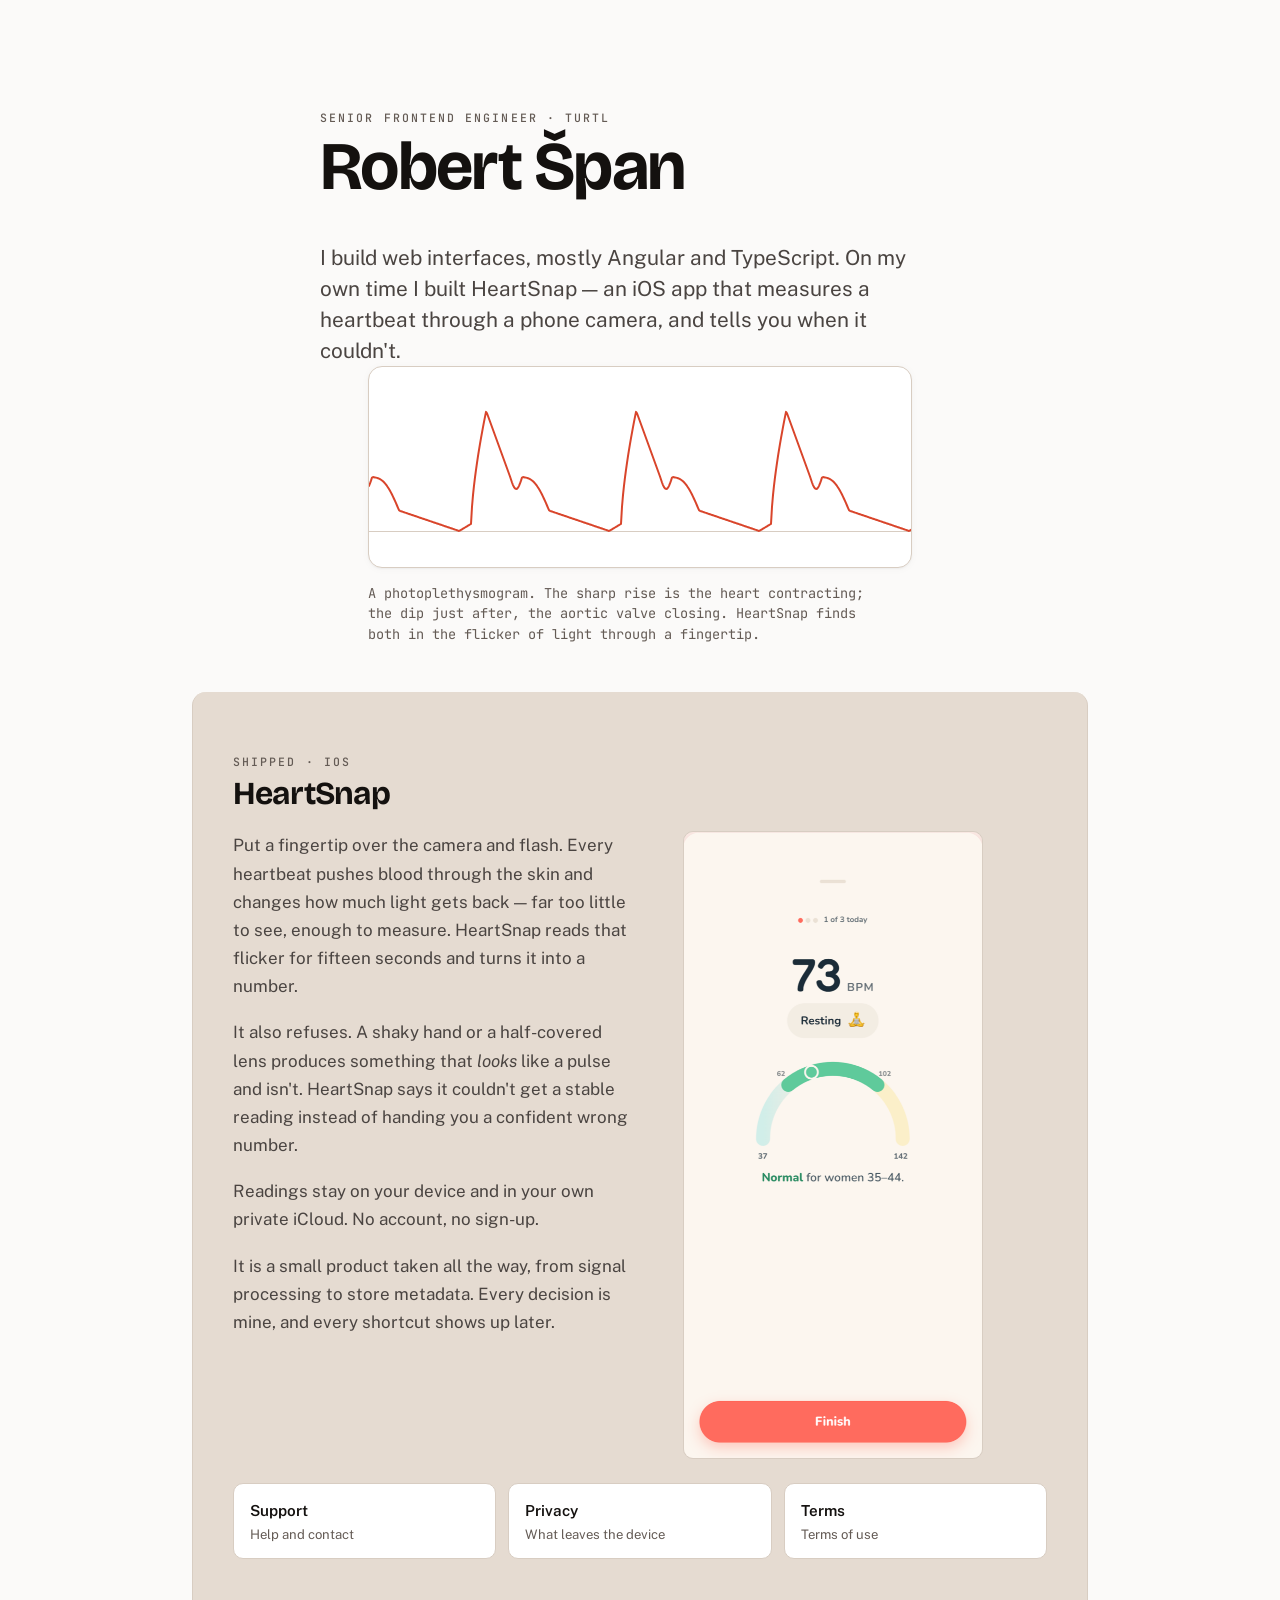
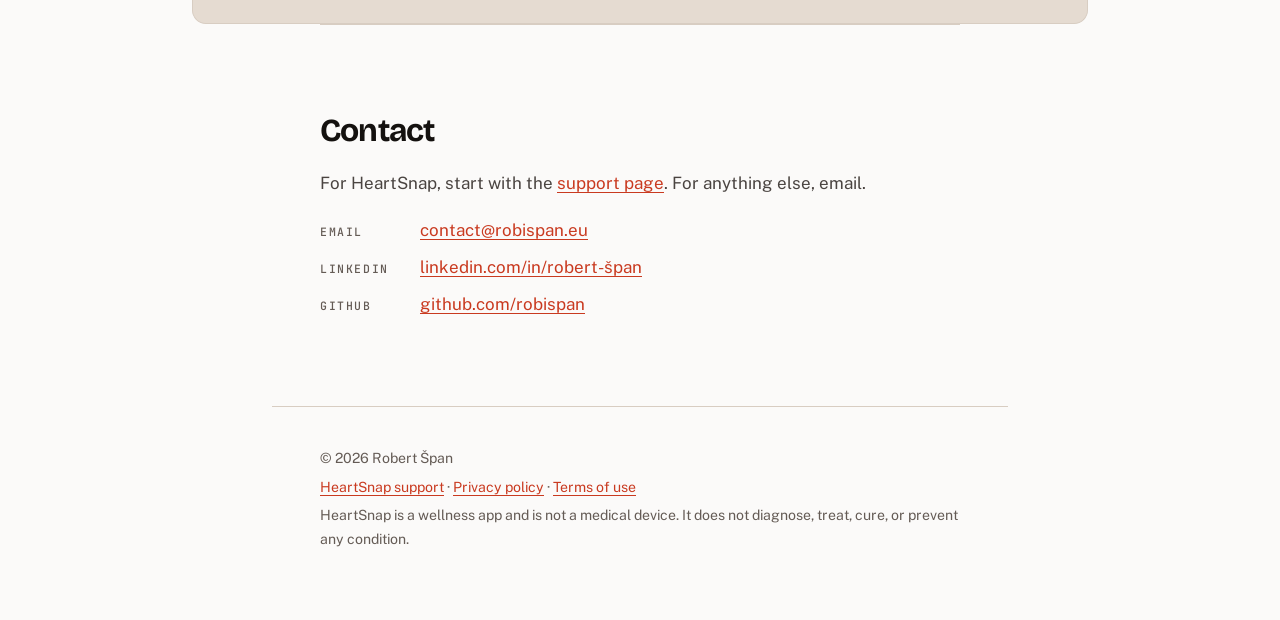
==== index.html @ eb3f4f48 "docs: thin out the em dashes Ran the humanize-writing method over both pages rather than installing " ====
<!doctype html>
<html lang="en">
  <head>
    <meta charset="utf-8" />
    <meta name="viewport" content="width=device-width,initial-scale=1" />
    <meta
      name="description"
      content="Robert Špan — senior frontend engineer. Maker of HeartSnap, an iOS app that reads your pulse through the phone camera."
    />
    <meta name="theme-color" content="#fbfaf9" media="(prefers-color-scheme: light)" />
    <meta name="theme-color" content="#121011" media="(prefers-color-scheme: dark)" />
    <title>Robert Špan — Frontend Engineer</title>
    <link rel="icon" type="image/png" href="img/favicon.png" />
    <link rel="preconnect" href="https://fonts.googleapis.com" />
    <link rel="preconnect" href="https://fonts.gstatic.com" crossorigin />
    <link
      rel="stylesheet"
      href="https://fonts.googleapis.com/css2?family=Bricolage+Grotesque:opsz,wght@12..96,600;12..96,700&family=JetBrains+Mono:wght@400;500;600&family=Public+Sans:ital,wght@0,400;0,500;0,600;1,400&display=swap"
    />
    <link rel="stylesheet" href="styles.css" />
  </head>

  <body>
    <header class="hero">
      <p class="eyebrow">Senior frontend engineer · Turtl</p>
      <h1>Robert Špan</h1>
      <p class="lead">
        I build web interfaces, mostly Angular and TypeScript. On my own time I built
        HeartSnap — an iOS app that measures a heartbeat through a phone camera, and tells
        you when it couldn't.
      </p>
      <div class="pulse">
      <div class="pulse__frame">
        <canvas
          id="pulse"
          class="pulse__canvas"
          role="img"
          aria-label="An animated pulse waveform of the kind HeartSnap derives from light passing through a fingertip."
        ></canvas>
      </div>
      <p class="pulse__caption">
        A photoplethysmogram. The sharp rise is the heart contracting; the dip just after,
        the aortic valve closing. HeartSnap finds both in the flicker of light through a
        fingertip.
      </p>
      </div>
    </header>

    <main id="main">
      <section id="heartsnap" aria-labelledby="heartsnap-heading">
        <p class="eyebrow">Shipped · iOS</p>
        <h2 id="heartsnap-heading">HeartSnap</h2>

        <div class="split">
          <div>
            <p>
              Put a fingertip over the camera and flash. Every heartbeat pushes blood through
              the skin and changes how much light gets back — far too little to see, enough
              to measure. HeartSnap reads that flicker for fifteen seconds and turns it into
              a number.
            </p>
            <p>
              It also refuses. A shaky hand or a half-covered lens produces something that
              <em>looks</em> like a pulse and isn't. HeartSnap says it couldn't get a stable
              reading instead of handing you a confident wrong number.
            </p>
            <p>
              Readings stay on your device and in your own private iCloud. No account, no
              sign-up.
            </p>
            <p>
              It is a small product taken all the way, from signal processing to store
              metadata. Every decision is mine, and every shortcut shows up later.
            </p>

          </div>

          <div class="images">
            <div class="image">
              <img
                src="img/heartsnap-result.png"
                alt="A finished HeartSnap reading: 73 BPM, tagged Resting, shown against the normal range for the reader's age band."
                width="572"
                height="1200"
                loading="lazy"
              />
            </div>
          </div>
        </div>

        <ul class="routes">
          <li>
            <a class="route" href="heartsnap/support/">Support<span>Help and contact</span></a>
          </li>
          <li>
            <a class="route" href="heartsnap/privacy/">Privacy<span>What leaves the device</span></a>
          </li>
          <li>
            <a class="route" href="heartsnap/terms/">Terms<span>Terms of use</span></a>
          </li>
        </ul>
      </section>


      <section id="contact" aria-labelledby="contact-heading">
        <h2 id="contact-heading">Contact</h2>
        <p>
          For HeartSnap, start with the <a href="heartsnap/support/">support page</a>. For
          anything else, email.
        </p>
        <ul class="contact-list">
          <li>
            <span class="k">Email</span>
            <a href="mailto:contact@robispan.eu">contact@robispan.eu</a>
          </li>
          <li>
            <span class="k">LinkedIn</span>
            <a href="https://www.linkedin.com/in/robert-špan/" target="_blank" rel="noopener"
              >linkedin.com/in/robert-špan</a
            >
          </li>
          <li>
            <span class="k">GitHub</span>
            <a href="https://github.com/robispan" target="_blank" rel="noopener"
              >github.com/robispan</a
            >
          </li>
        </ul>
      </section>
    </main>

    <footer>
      <p>© <span id="year"></span> Robert Špan</p>
      <p>
        <a href="heartsnap/support/">HeartSnap support</a> ·
        <a href="heartsnap/privacy/">Privacy policy</a> ·
        <a href="heartsnap/terms/">Terms of use</a>
      </p>
      <p>
        HeartSnap is a wellness app and is not a medical device. It does not diagnose, treat,
        cure, or prevent any condition.
      </p>
    </footer>

    <script src="script.js"></script>
  </body>
</html>
---- styles.css ----
/*
  Shared across the homepage, the HeartSnap support page, and the legal pages.
  The legal pages predate this rewrite and still use .hero / .lead / .muted / main#main,
  so those hooks are kept working deliberately — changing them would silently break the two
  URLs the App Store listing points at.

  Palette: warm paper and warm ink rather than white-on-black, with the app's own coral as
  the single accent. The coral appears only on the pulse trace, links, and one rule, so the
  trace stays the thing you remember.
*/

:root {
  --paper: #fbfaf9;
  --raised: #ffffff;
  --sunken: #e5dbd1;
  --ink: #14110f;
  --body: #4a4441;
  --muted: #645b55;
  --line: #d8cdc2;

  --coral: #c93a20;
  --coral-soft: #fdeeea;

  /* The trace keeps the brighter red: it is a graphic, not text, so it is not bound by the
     contrast minimum that forced --coral darker for links. */
  --coral-trace: #d9452b;

  --display: "Bricolage Grotesque", "Helvetica Neue", Arial, sans-serif;
  --text: "Public Sans", -apple-system, BlinkMacSystemFont, "Segoe UI", sans-serif;
  --mono: "JetBrains Mono", ui-monospace, "SF Mono", Menlo, monospace;

  --measure: 64ch;
  --gutter: clamp(1.25rem, 5vw, 3rem);

  --focus: var(--coral);
  --focus-ring: 0 0 0 3px rgba(201, 58, 32, 0.28);
  --radius: 14px;
  --lift: 0 1px 2px rgba(20, 17, 15, 0.04), 0 1px 8px rgba(20, 17, 15, 0.03);
}

@media (prefers-color-scheme: dark) {
  :root {
    --paper: #121011;
    --raised: #282324;
    --sunken: #1c1819;
    --ink: #f5f1ee;
    --body: #c3b9b4;
    --muted: #9a908c;
    --line: #3a3333;

    --coral: #ff7a62;
    --coral-soft: #2a1611;
    --coral-trace: #ff7a62;

  --focus-ring: 0 0 0 3px rgba(255, 122, 98, 0.3);
    --lift: 0 1px 2px rgba(0, 0, 0, 0.4), 0 1px 10px rgba(0, 0, 0, 0.3);
  }
}

* {
  box-sizing: border-box;
}

html {
  scroll-behavior: smooth;
  -webkit-text-size-adjust: 100%;
}

body {
  margin: 0;
  background: var(--paper);
  color: var(--body);
  font-family: var(--text);
  font-size: clamp(1rem, 0.97rem + 0.15vw, 1.0625rem);
  font-weight: 400;
  line-height: 1.65;
  -webkit-font-smoothing: antialiased;
}

/* ---------- shared rhythm ---------- */

main {
  max-width: 46rem;
  margin: 0 auto;
  padding: 0 var(--gutter);
}

section {
  padding: clamp(3rem, 8vw, 5.5rem) 0;
  border-top: 1px solid var(--line);
}

section:first-of-type {
  border-top: 0;
}

/*
  The one change of surface on the page. Without it the eye gets only vertical whitespace,
  identical for every section, which is what "flat" actually was. This also breaks wider
  than the prose shell so the product gets the room its two columns need.
*/
#heartsnap {
  max-width: 62rem;
  border: 1px solid var(--line);
  margin-inline: calc((46rem - 62rem) / 2);
  background: var(--sunken);
  border-radius: var(--radius);
  border-top: 0;
  padding: clamp(2.5rem, 6vw, 4rem) clamp(1.5rem, 4vw, 2.5rem);
}

@media (max-width: 64rem) {
  #heartsnap {
    max-width: none;
    margin-inline: 0;
  }
}

h1,
h2,
h3 {
  color: var(--ink);
  font-family: var(--display);
  font-weight: 700;
  letter-spacing: -0.025em;
  text-wrap: balance;
  margin: 0 0 0.6em;
}

h1 {
  font-size: clamp(2.5rem, 7vw, 4.25rem);
  line-height: 1.02;
}

h2 {
  font-size: clamp(1.5rem, 3vw, 2rem);
  line-height: 1.15;
}

h3 {
  font-size: 1.125rem;
  line-height: 1.3;
  margin-bottom: 0.4em;
}

p,
li {
  max-width: var(--measure);
}

p {
  margin: 0 0 1.1em;
}

ul {
  padding-left: 1.1rem;
  margin: 0 0 1.2em;
}

li {
  margin-bottom: 0.5em;
  max-width: 56ch;
}

strong {
  color: var(--ink);
  font-weight: 600;
}

a,
.link {
  color: var(--coral);
  text-decoration-thickness: 1px;
  text-underline-offset: 0.18em;
}

a:hover {
  text-decoration-thickness: 2px;
}

:where(a, button, summary, [tabindex]):focus-visible {
  outline: 2px solid var(--focus);
  outline-offset: 3px;
  box-shadow: var(--focus-ring);
}

.lead {
  font-size: clamp(1.1rem, 1rem + 0.5vw, 1.3rem);
  line-height: 1.5;
  color: var(--body);
  max-width: 46ch;
}

.muted {
  color: var(--muted);
  font-size: 0.94rem;
}

/* Uppercase mono is the utility register throughout: it marks metadata about the content
   rather than the content itself. */
.eyebrow {
  font-family: var(--mono);
  font-size: 0.72rem;
  font-weight: 500;
  line-height: 1;
  letter-spacing: 0.18em;
  text-transform: uppercase;
  color: var(--muted);
  margin: 0 0 0.5rem;
}

/* ---------- hero ---------- */

header.hero {
  max-width: 46rem;
  margin: 0 auto;
  padding: clamp(3.5rem, 10vw, 7rem) var(--gutter) clamp(2rem, 5vw, 3rem);
}

header.hero .lead {
  margin-bottom: 0;
}

/*
  The pulse trace — the one element specific to what this subject actually built: a
  photoplethysmogram, the waveform HeartSnap derives from light passing through a
  fingertip. Drawn rather than illustrated, because on an engineer's site the rendering is
  the argument.
*/
.pulse {
  max-width: 46rem;
  margin: 0 auto;
  padding: 0 var(--gutter);
}

.pulse__frame {
  position: relative;
  border: 1px solid var(--line);
  border-radius: var(--radius);
  background: var(--raised);
  box-shadow: var(--lift);
  overflow: hidden;
}

.pulse__canvas {
  display: block;
  width: 100%;
  height: clamp(140px, 22vw, 200px);
}

.pulse__caption {
  margin: 0.9rem 0 0;
  font-family: var(--mono);
  font-size: 0.85rem;
  font-weight: 400;
  line-height: 1.5;
  color: var(--muted);
  max-width: var(--measure);
}

/* ---------- blocks ---------- */


.split {
  display: grid;
  gap: clamp(1.5rem, 4vw, 3rem);
  align-items: start;
}

@media (min-width: 52rem) {
  .split {
    grid-template-columns: 1.05fr 0.95fr;
  }
}

.images {
  display: grid;
  grid-template-columns: 1fr;
  gap: 1rem;
  max-width: 300px;
}

.images img,
.image img {
  display: block;
  width: 100%;
  height: auto;
  border-radius: 10px;
  border: 1px solid var(--line);
}

/* ---------- routes ---------- */

.routes {
  display: grid;
  gap: 0.75rem;
  padding: 0;
  margin: 1.5rem 0 0;
  list-style: none;
}

@media (min-width: 40rem) {
  .routes {
    grid-template-columns: repeat(3, 1fr);
  }
}

.routes li {
  margin: 0;
  max-width: none;
}

.route {
  display: block;
  padding: 0.9rem 1rem;
  border: 1px solid var(--line);
  border-radius: 10px;
  background: var(--raised);
  color: var(--ink);
  text-decoration: none;
  font-weight: 600;
  font-size: 0.95rem;
}

.route {
  transition:
    border-color 140ms ease,
    box-shadow 140ms ease,
    transform 140ms ease;
}

.route:hover {
  border-color: var(--coral);
  box-shadow: var(--lift);
  transform: translateY(-1px);
}

.route span {
  display: block;
  font-family: var(--text);
  font-size: 0.82rem;
  font-weight: 400;
  line-height: 1.4;
  color: var(--muted);
  margin-top: 0.15rem;
}

/* The cross-page links at the foot of the legal pages. Matches a section's rhythm because
   it sits inside main alongside them — it previously borrowed .pulse, which frames the
   homepage waveform and has nothing to do with navigation. */
.page-nav {
  padding: clamp(3rem, 8vw, 5.5rem) 0;
  border-top: 1px solid var(--line);
}

/* ---------- contact ---------- */

.contact-list {
  list-style: none;
  padding: 0;
  margin: 0;
  display: grid;
  gap: 0.55rem;
}

.contact-list li {
  max-width: none;
  margin: 0;
  display: flex;
  gap: 0.75rem;
  align-items: baseline;
  flex-wrap: wrap;
}

.contact-list .k {
  font-family: var(--mono);
  font-size: 0.72rem;
  font-weight: 500;
  line-height: 1.6;
  letter-spacing: 0.14em;
  text-transform: uppercase;
  color: var(--muted);
  min-width: 5.5rem;
}

/* ---------- support page ---------- */

.qa {
  border-top: 1px solid var(--line);
  padding: 1.4rem 0 0.4rem;
}

.qa:first-of-type {
  border-top: 0;
  padding-top: 0;
}

.notice {
  border-left: 2px solid var(--line);
  background: var(--raised);
  box-shadow: var(--lift);
  color: var(--ink);
  padding: 1rem 1.15rem;
  border-radius: 0 10px 10px 0;
  margin: 0 0 1.5rem;
}

.notice p {
  margin: 0;
  max-width: none;
}

/* ---------- footer ---------- */

footer {
  max-width: 46rem;
  margin: 0 auto;
  padding: 2.5rem var(--gutter) 4rem;
  border-top: 1px solid var(--line);
  color: var(--muted);
  font-size: 0.88rem;
}

footer p {
  margin: 0 0 0.4em;
  max-width: none;
}

/* ---------- motion ---------- */

@media (prefers-reduced-motion: reduce) {
  html {
    scroll-behavior: auto;
  }

  *,
  *::before,
  *::after {
    animation-duration: 0.01ms !important;
    animation-iteration-count: 1 !important;
    transition-duration: 0.01ms !important;
  }
}
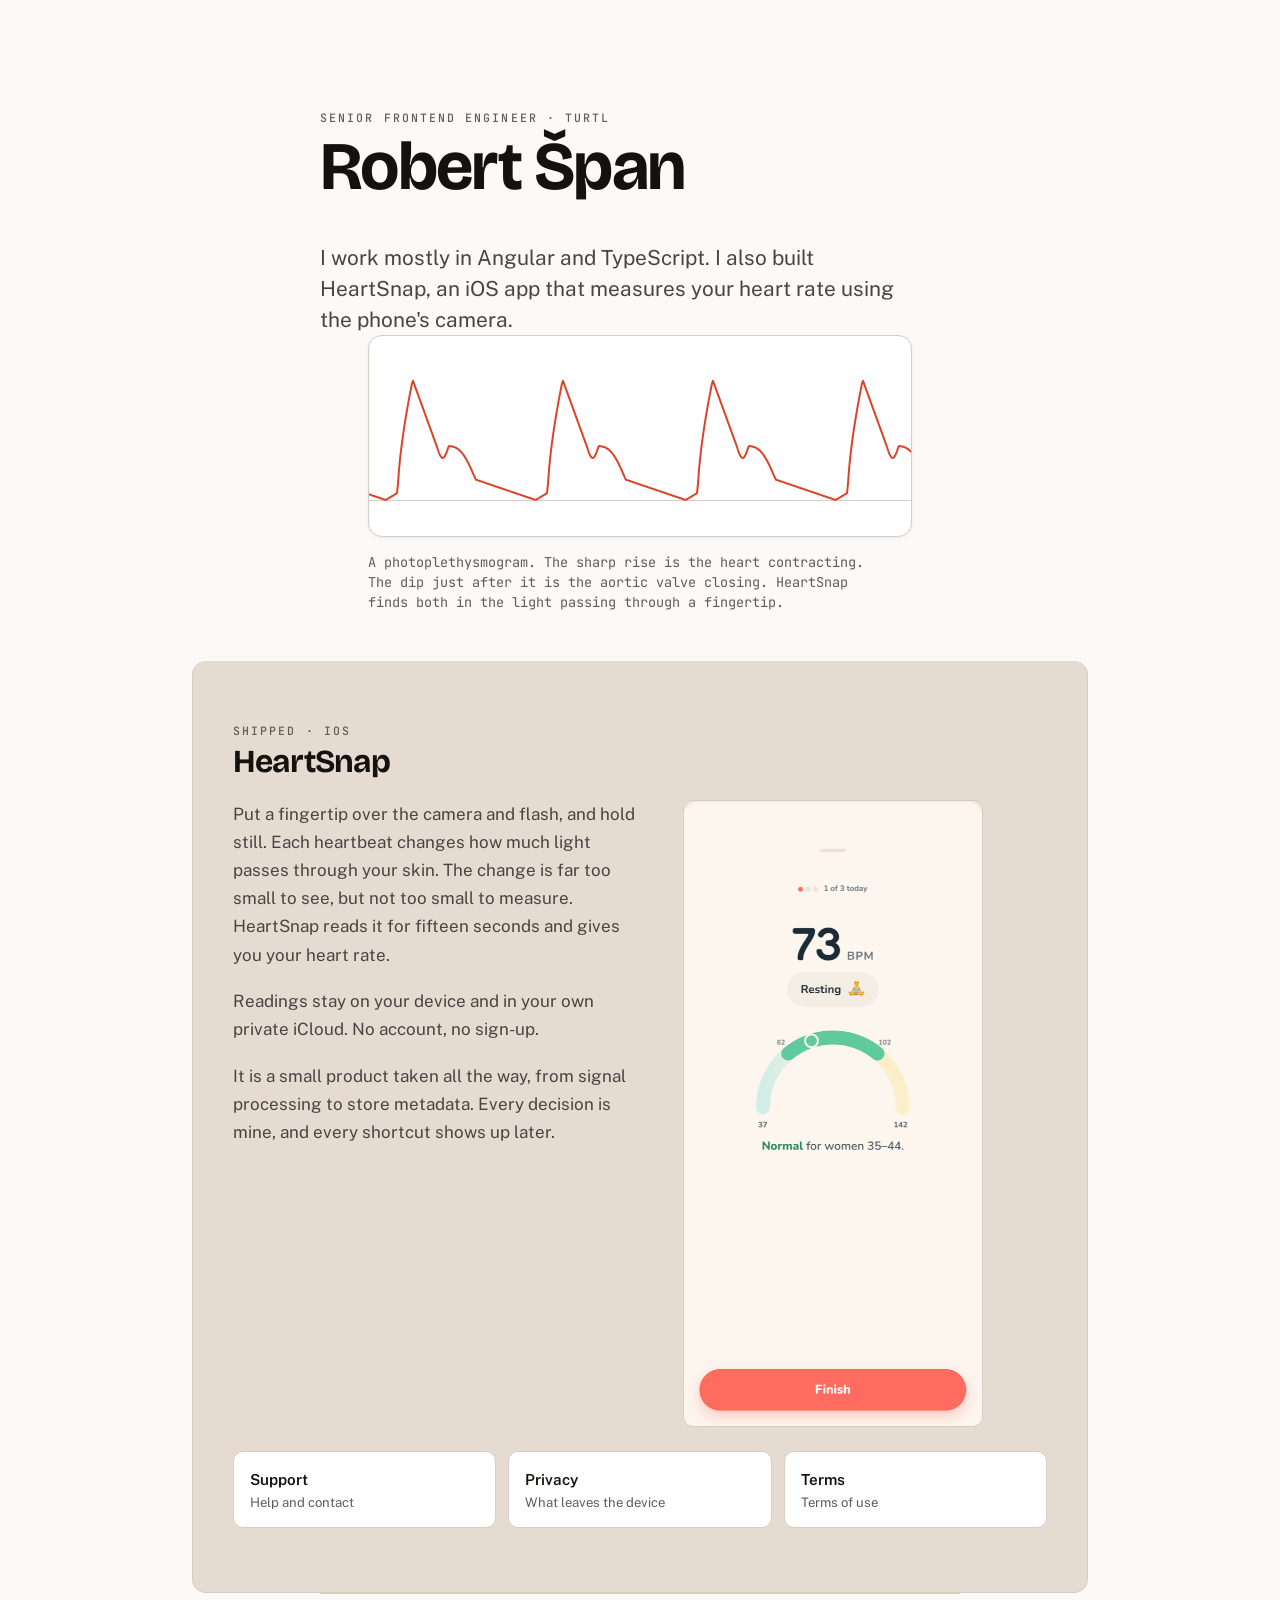
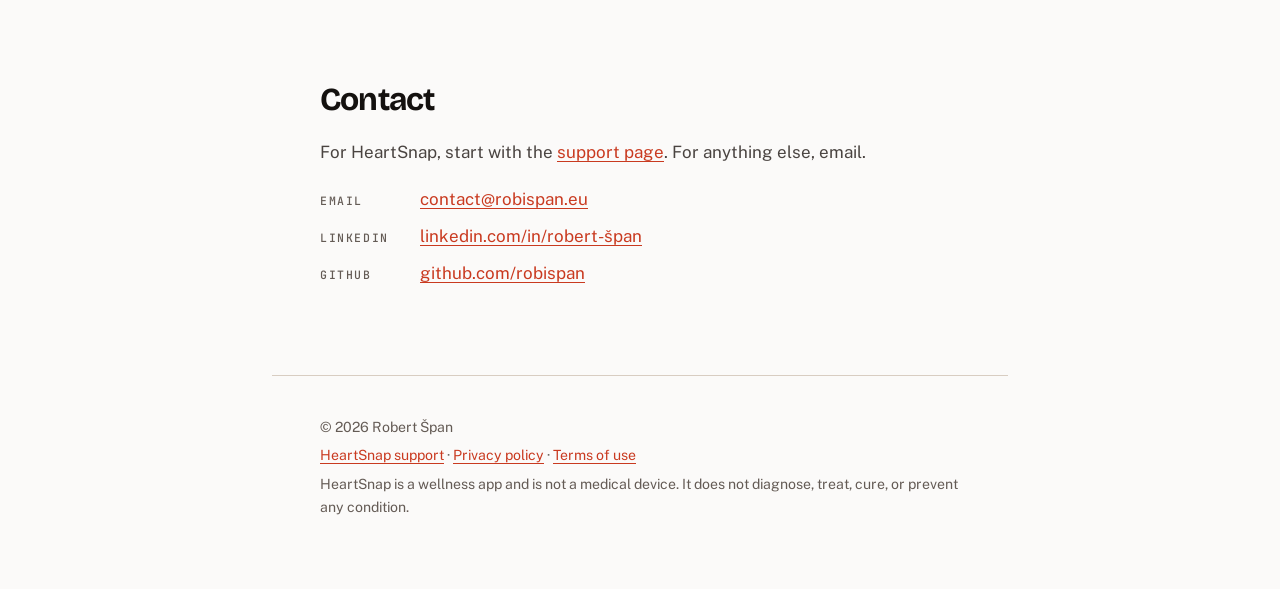
==== commit d137cdae: "docs: plain sentences instead of constructed ones Three faults, all mine, all pointed out by the own" ====
--- a/index.html
+++ b/index.html
@@ -25,9 +25,8 @@
       <p class="eyebrow">Senior frontend engineer · Turtl</p>
       <h1>Robert Špan</h1>
       <p class="lead">
-        I build web interfaces, mostly Angular and TypeScript. On my own time I built
-        HeartSnap — an iOS app that measures a heartbeat through a phone camera, and tells
-        you when it couldn't.
+        I work mostly in Angular and TypeScript. I also built HeartSnap, an iOS app that
+        measures your heart rate using the phone's camera.
       </p>
       <div class="pulse">
       <div class="pulse__frame">
@@ -39,8 +38,8 @@
         ></canvas>
       </div>
       <p class="pulse__caption">
-        A photoplethysmogram. The sharp rise is the heart contracting; the dip just after,
-        the aortic valve closing. HeartSnap finds both in the flicker of light through a
+        A photoplethysmogram. The sharp rise is the heart contracting. The dip just after it
+        is the aortic valve closing. HeartSnap finds both in the light passing through a
         fingertip.
       </p>
       </div>
@@ -54,15 +53,10 @@
         <div class="split">
           <div>
             <p>
-              Put a fingertip over the camera and flash. Every heartbeat pushes blood through
-              the skin and changes how much light gets back — far too little to see, enough
-              to measure. HeartSnap reads that flicker for fifteen seconds and turns it into
-              a number.
-            </p>
-            <p>
-              It also refuses. A shaky hand or a half-covered lens produces something that
-              <em>looks</em> like a pulse and isn't. HeartSnap says it couldn't get a stable
-              reading instead of handing you a confident wrong number.
+              Put a fingertip over the camera and flash, and hold still. Each heartbeat
+              changes how much light passes through your skin. The change is far too small to
+              see, but not too small to measure. HeartSnap reads it for fifteen seconds and
+              gives you your heart rate.
             </p>
             <p>
               Readings stay on your device and in your own private iCloud. No account, no
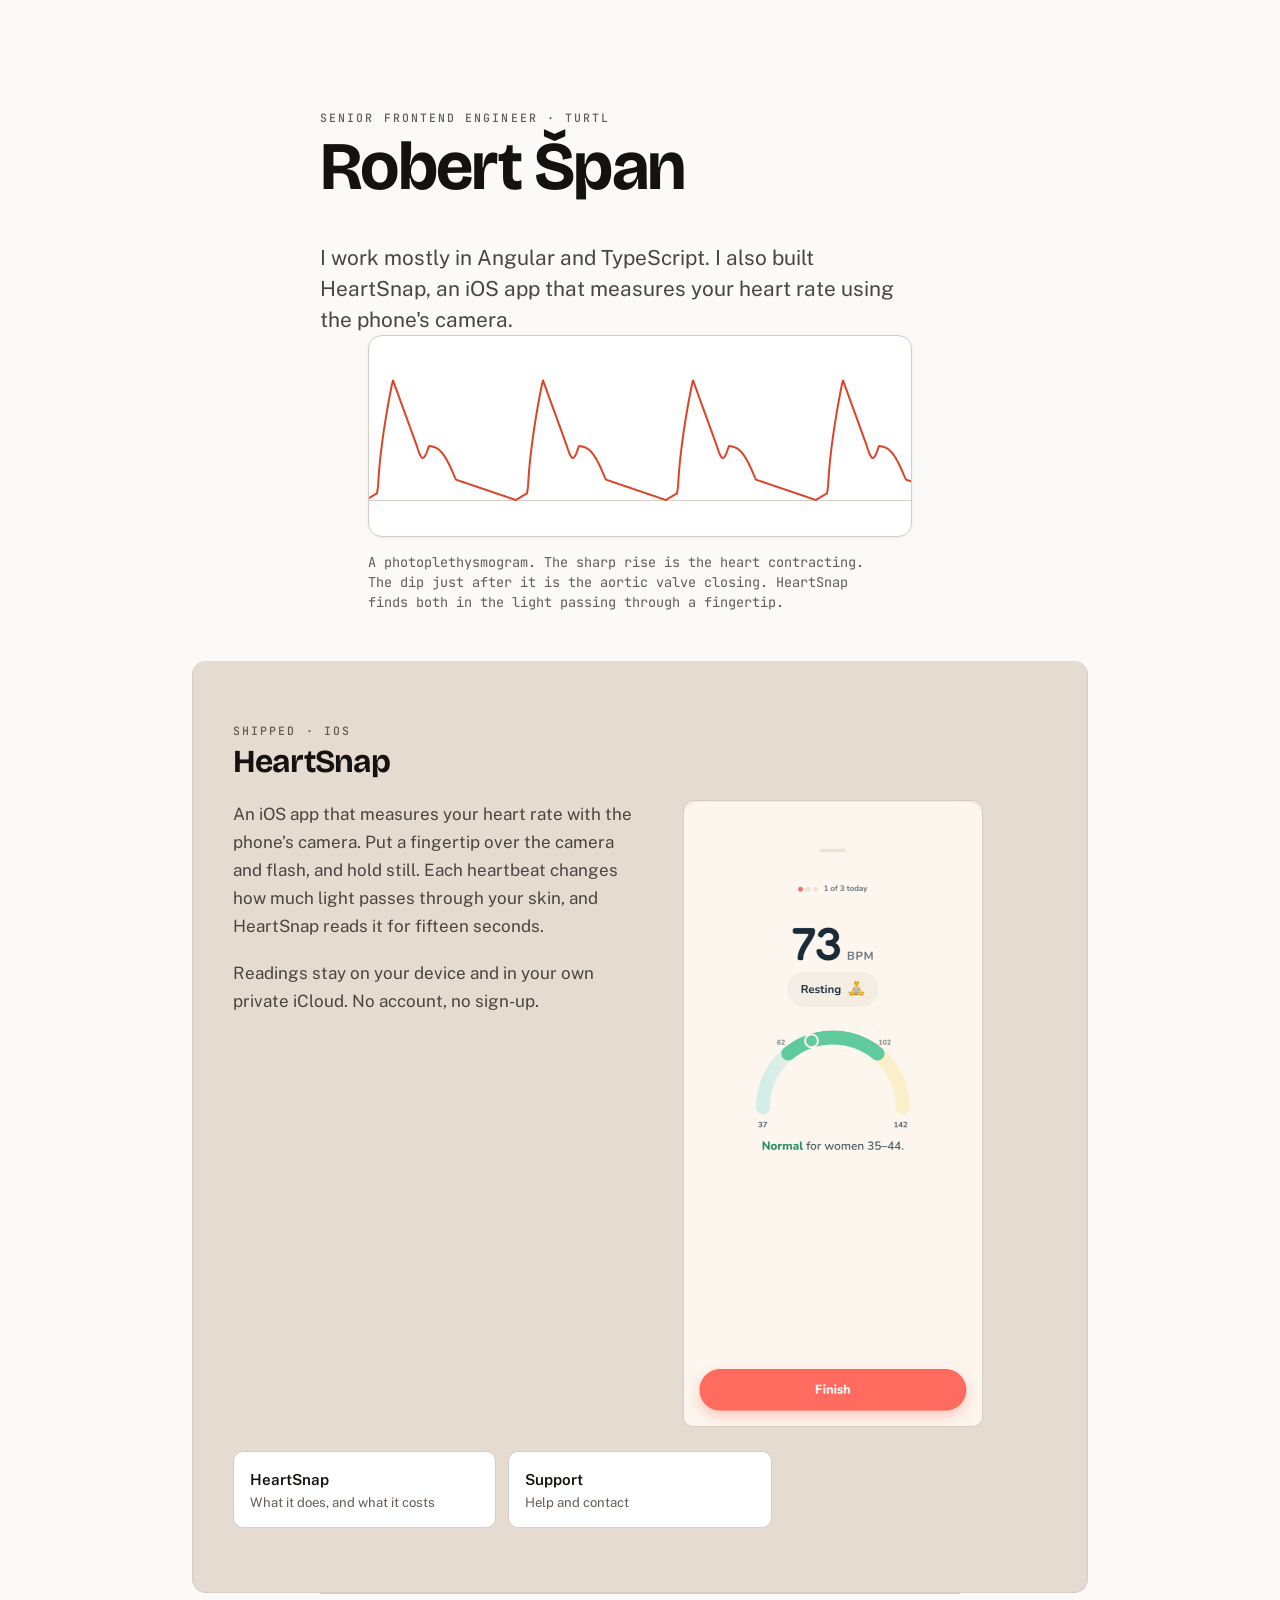
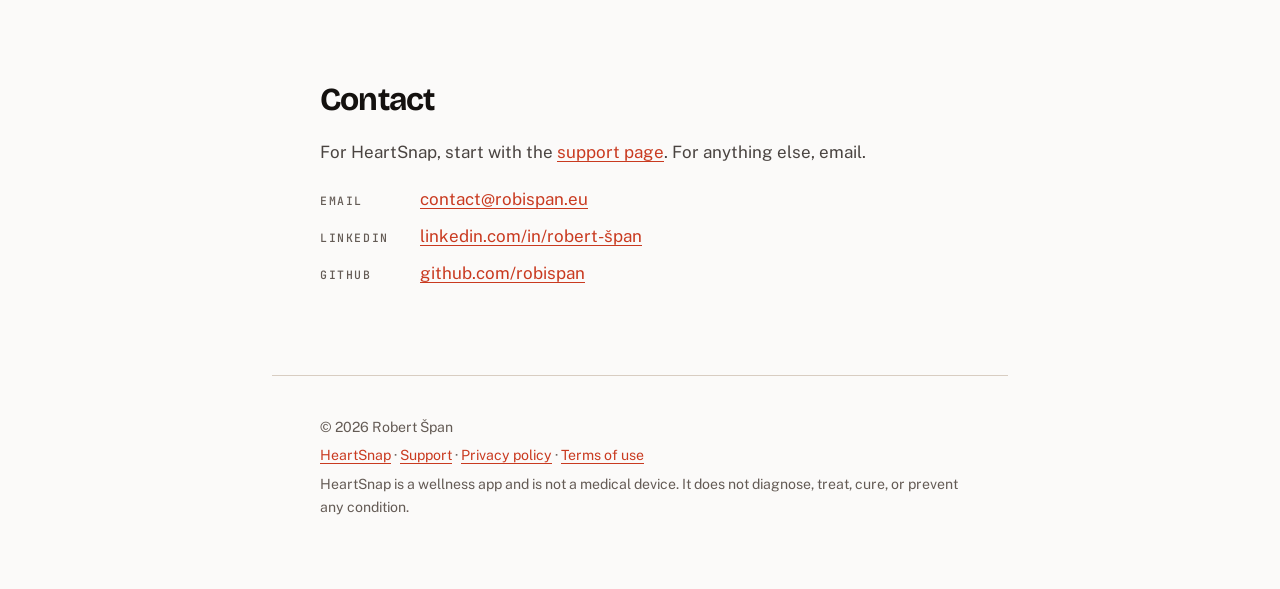
==== commit b0fcf47e: "feat: a HeartSnap product page at /heartsnap/, in the app's own type Built from scratch rather than " ====
--- a/index.html
+++ b/index.html
@@ -47,26 +47,20 @@
 
     <main id="main">
       <section id="heartsnap" aria-labelledby="heartsnap-heading">
-        <p class="eyebrow">Shipped · iOS</p>
+        <p class="eyebrow">Shipped &middot; iOS</p>
         <h2 id="heartsnap-heading">HeartSnap</h2>
 
         <div class="split">
           <div>
             <p>
-              Put a fingertip over the camera and flash, and hold still. Each heartbeat
-              changes how much light passes through your skin. The change is far too small to
-              see, but not too small to measure. HeartSnap reads it for fifteen seconds and
-              gives you your heart rate.
+              An iOS app that measures your heart rate with the phone&rsquo;s camera. Put a
+              fingertip over the camera and flash, and hold still. Each heartbeat changes how
+              much light passes through your skin, and HeartSnap reads it for fifteen seconds.
             </p>
             <p>
               Readings stay on your device and in your own private iCloud. No account, no
               sign-up.
             </p>
-            <p>
-              It is a small product taken all the way, from signal processing to store
-              metadata. Every decision is mine, and every shortcut shows up later.
-            </p>
-
           </div>
 
           <div class="images">
@@ -84,13 +78,10 @@
 
         <ul class="routes">
           <li>
-            <a class="route" href="heartsnap/support/">Support<span>Help and contact</span></a>
+            <a class="route" href="heartsnap/">HeartSnap<span>What it does, and what it costs</span></a>
           </li>
           <li>
-            <a class="route" href="heartsnap/privacy/">Privacy<span>What leaves the device</span></a>
-          </li>
-          <li>
-            <a class="route" href="heartsnap/terms/">Terms<span>Terms of use</span></a>
+            <a class="route" href="heartsnap/support/">Support<span>Help and contact</span></a>
           </li>
         </ul>
       </section>
@@ -126,7 +117,8 @@
     <footer>
       <p>© <span id="year"></span> Robert Špan</p>
       <p>
-        <a href="heartsnap/support/">HeartSnap support</a> ·
+        <a href="heartsnap/">HeartSnap</a> ·
+        <a href="heartsnap/support/">Support</a> ·
         <a href="heartsnap/privacy/">Privacy policy</a> ·
         <a href="heartsnap/terms/">Terms of use</a>
       </p>
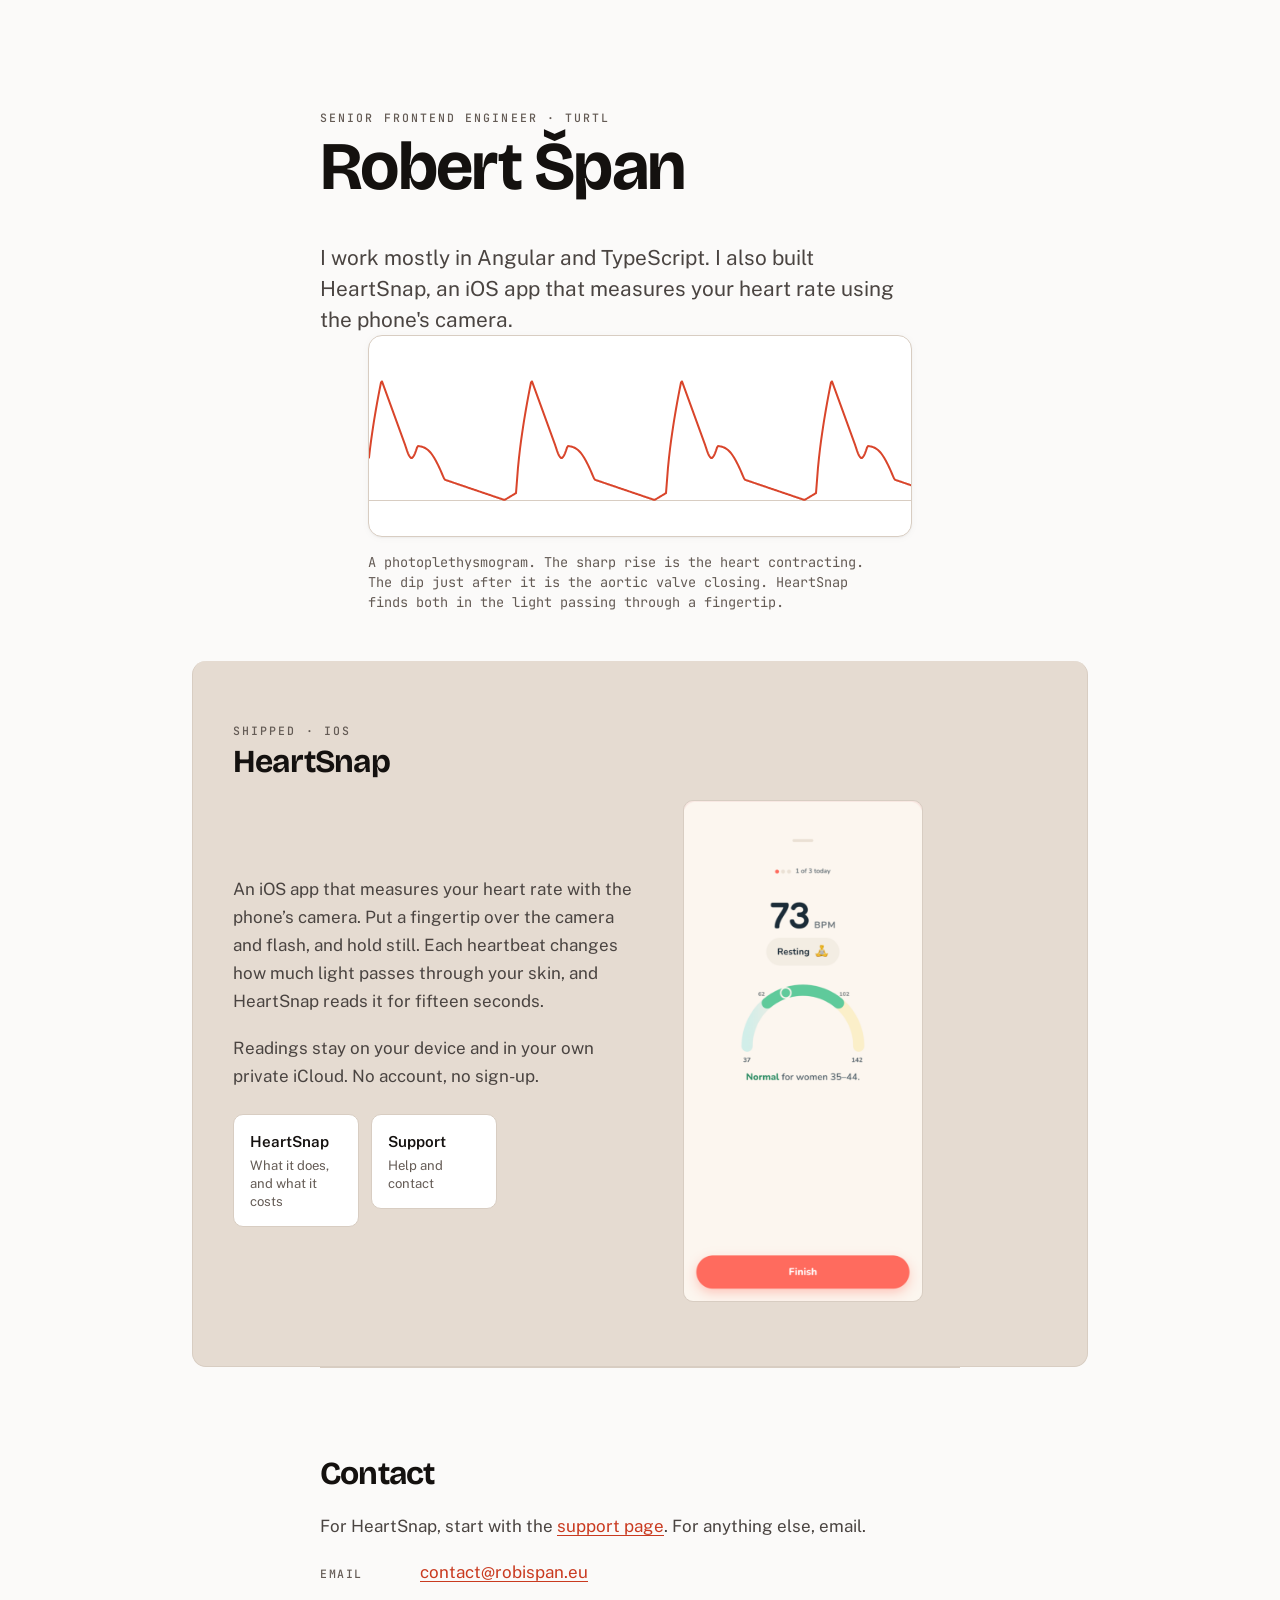
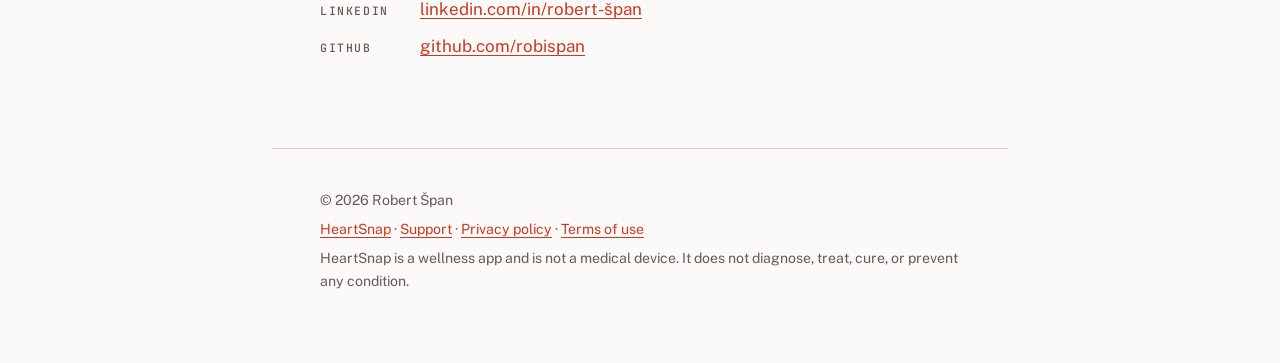
==== commit fa1d8e2f: "fix: the collapsed HeartSnap section stranded its own screenshot Shrinking that section to a pointer" ====
--- a/index.html
+++ b/index.html
@@ -61,6 +61,15 @@
               Readings stay on your device and in your own private iCloud. No account, no
               sign-up.
             </p>
+
+            <ul class="routes">
+              <li>
+                <a class="route" href="heartsnap/">HeartSnap<span>What it does, and what it costs</span></a>
+              </li>
+              <li>
+                <a class="route" href="heartsnap/support/">Support<span>Help and contact</span></a>
+              </li>
+            </ul>
           </div>
 
           <div class="images">
@@ -76,14 +85,6 @@
           </div>
         </div>
 
-        <ul class="routes">
-          <li>
-            <a class="route" href="heartsnap/">HeartSnap<span>What it does, and what it costs</span></a>
-          </li>
-          <li>
-            <a class="route" href="heartsnap/support/">Support<span>Help and contact</span></a>
-          </li>
-        </ul>
       </section>
 
 
--- a/styles.css
+++ b/styles.css
@@ -441,3 +441,13 @@
     transition-duration: 0.01ms !important;
   }
 }
+
+/* The HeartSnap section is a pointer now, not the product page it used to be.
+   Its copy column is short, so the screenshot no longer sets a row height the
+   text can fill; centre the two against each other instead of stranding one. */
+#heartsnap .split {
+  align-items: center;
+}
+#heartsnap .images {
+  max-width: 240px;
+}
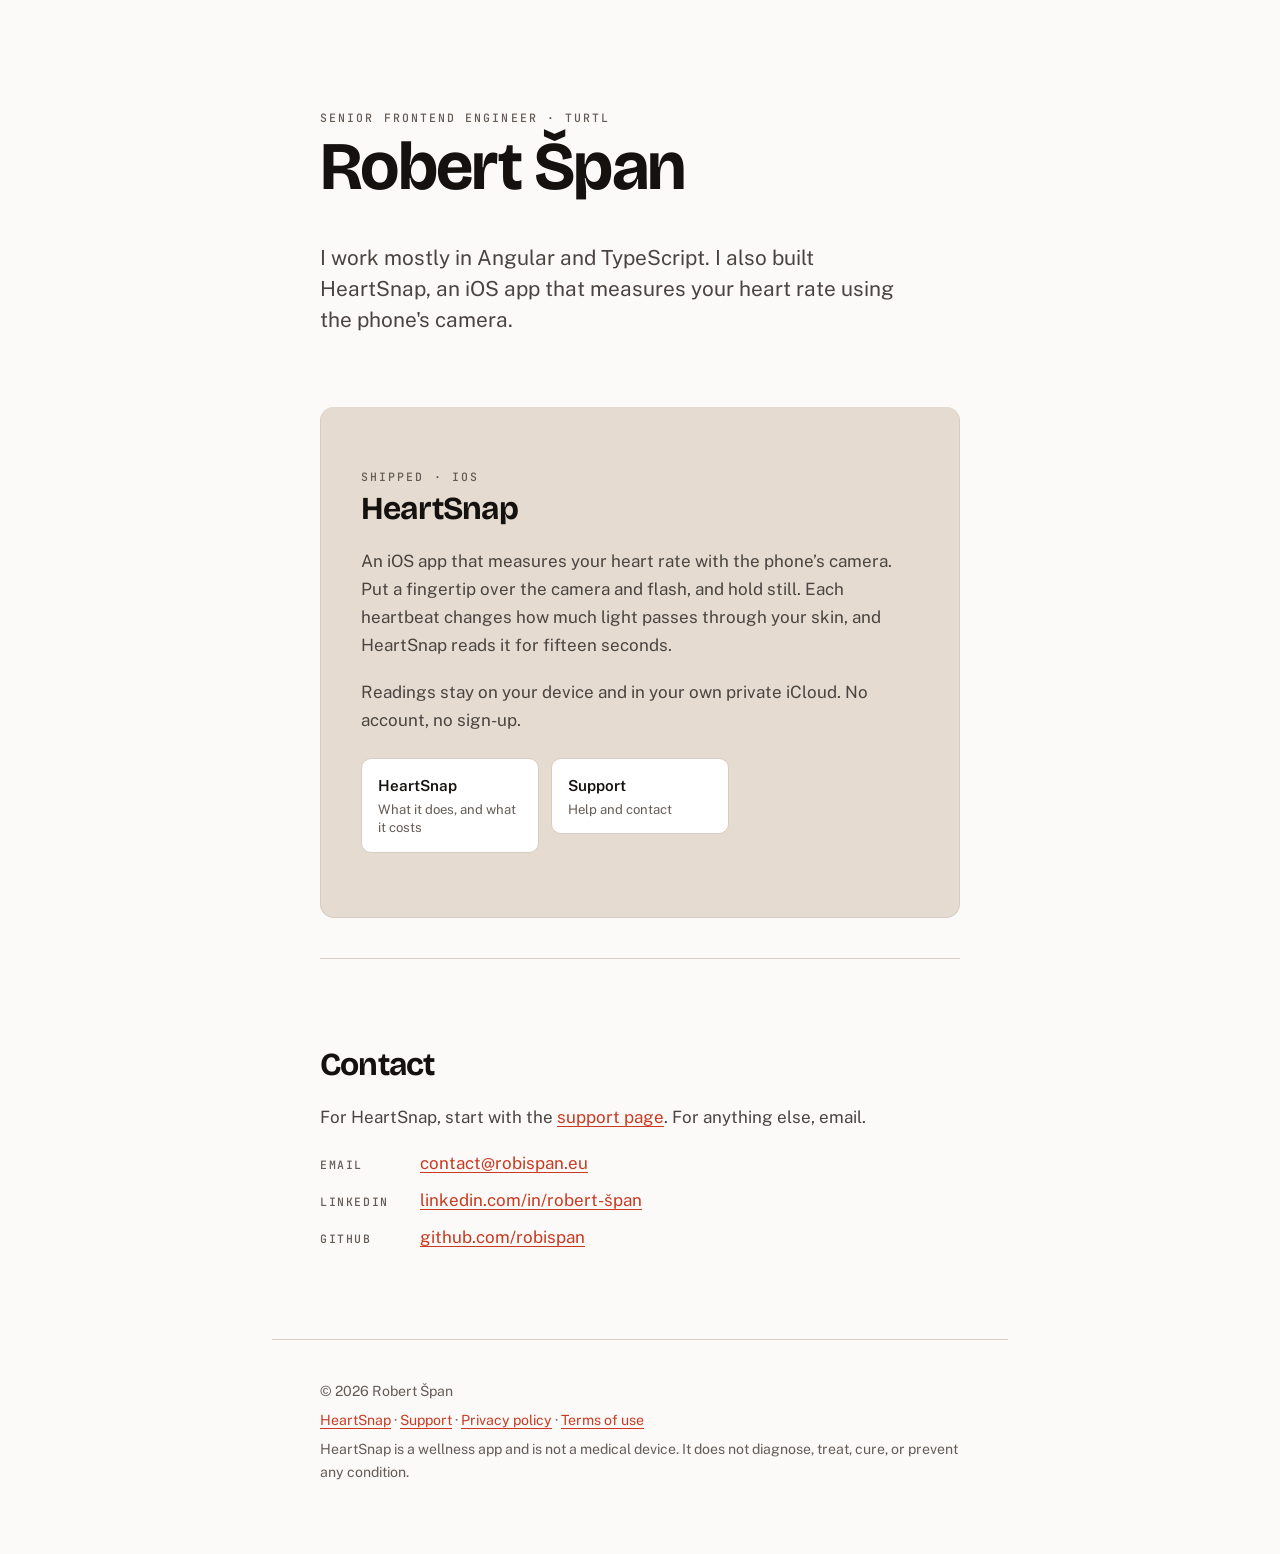
==== commit 030b3c29: "refactor: the homepage points at the product page instead of restating it The waveform was the probl" ====
--- a/index.html
+++ b/index.html
@@ -28,21 +28,6 @@
         I work mostly in Angular and TypeScript. I also built HeartSnap, an iOS app that
         measures your heart rate using the phone's camera.
       </p>
-      <div class="pulse">
-      <div class="pulse__frame">
-        <canvas
-          id="pulse"
-          class="pulse__canvas"
-          role="img"
-          aria-label="An animated pulse waveform of the kind HeartSnap derives from light passing through a fingertip."
-        ></canvas>
-      </div>
-      <p class="pulse__caption">
-        A photoplethysmogram. The sharp rise is the heart contracting. The dip just after it
-        is the aortic valve closing. HeartSnap finds both in the light passing through a
-        fingertip.
-      </p>
-      </div>
     </header>
 
     <main id="main">
@@ -50,41 +35,24 @@
         <p class="eyebrow">Shipped &middot; iOS</p>
         <h2 id="heartsnap-heading">HeartSnap</h2>
 
-        <div class="split">
-          <div>
-            <p>
-              An iOS app that measures your heart rate with the phone&rsquo;s camera. Put a
-              fingertip over the camera and flash, and hold still. Each heartbeat changes how
-              much light passes through your skin, and HeartSnap reads it for fifteen seconds.
-            </p>
-            <p>
-              Readings stay on your device and in your own private iCloud. No account, no
-              sign-up.
-            </p>
+        <p>
+          An iOS app that measures your heart rate with the phone&rsquo;s camera. Put a
+          fingertip over the camera and flash, and hold still. Each heartbeat changes how
+          much light passes through your skin, and HeartSnap reads it for fifteen seconds.
+        </p>
+        <p>
+          Readings stay on your device and in your own private iCloud. No account, no
+          sign-up.
+        </p>
 
-            <ul class="routes">
-              <li>
-                <a class="route" href="heartsnap/">HeartSnap<span>What it does, and what it costs</span></a>
-              </li>
-              <li>
-                <a class="route" href="heartsnap/support/">Support<span>Help and contact</span></a>
-              </li>
-            </ul>
-          </div>
-
-          <div class="images">
-            <div class="image">
-              <img
-                src="img/heartsnap-result.png"
-                alt="A finished HeartSnap reading: 73 BPM, tagged Resting, shown against the normal range for the reader's age band."
-                width="572"
-                height="1200"
-                loading="lazy"
-              />
-            </div>
-          </div>
-        </div>
-
+        <ul class="routes">
+          <li>
+            <a class="route" href="heartsnap/">HeartSnap<span>What it does, and what it costs</span></a>
+          </li>
+          <li>
+            <a class="route" href="heartsnap/support/">Support<span>Help and contact</span></a>
+          </li>
+        </ul>
       </section>
 
 
@@ -116,7 +84,7 @@
     </main>
 
     <footer>
-      <p>© <span id="year"></span> Robert Špan</p>
+      <p>© 2026 Robert Špan</p>
       <p>
         <a href="heartsnap/">HeartSnap</a> ·
         <a href="heartsnap/support/">Support</a> ·
@@ -129,6 +97,5 @@
       </p>
     </footer>
 
-    <script src="script.js"></script>
   </body>
 </html>
--- a/styles.css
+++ b/styles.css
@@ -1,12 +1,11 @@
 /*
-  Shared across the homepage, the HeartSnap support page, and the legal pages.
-  The legal pages predate this rewrite and still use .hero / .lead / .muted / main#main,
-  so those hooks are kept working deliberately — changing them would silently break the two
-  URLs the App Store listing points at.
-
-  Palette: warm paper and warm ink rather than white-on-black, with the app's own coral as
-  the single accent. The coral appears only on the pulse trace, links, and one rule, so the
-  trace stays the thing you remember.
+  The homepage only. The HeartSnap product page and its support, privacy and terms pages
+  moved to heartsnap/styles.css, set in the app's own brand type — this file stopped being
+  shared when they did, and the hooks they used to borrow from it are gone with them.
+
+  Palette: warm paper and warm ink rather than white-on-black, with the app's coral as the
+  single accent. It is the one thing held in common with the product pages, so crossing
+  between the two systems reads as deliberate.
 */
 
 :root {
@@ -96,24 +95,17 @@
 
 /*
   The one change of surface on the page. Without it the eye gets only vertical whitespace,
-  identical for every section, which is what "flat" actually was. This also breaks wider
-  than the prose shell so the product gets the room its two columns need.
+  identical for every section, which is what "flat" actually was. It used to break wider
+  than the prose shell to fit two columns; the screenshot moved to the product page, so it
+  sits in the shell now and lines up with the hero and Contact.
 */
 #heartsnap {
-  max-width: 62rem;
   border: 1px solid var(--line);
-  margin-inline: calc((46rem - 62rem) / 2);
   background: var(--sunken);
   border-radius: var(--radius);
   border-top: 0;
+  margin-bottom: clamp(1.5rem, 4vw, 2.5rem);
   padding: clamp(2.5rem, 6vw, 4rem) clamp(1.5rem, 4vw, 2.5rem);
-}
-
-@media (max-width: 64rem) {
-  #heartsnap {
-    max-width: none;
-    margin-inline: 0;
-  }
 }
 
 h1,
@@ -167,8 +159,7 @@
   font-weight: 600;
 }
 
-a,
-.link {
+a {
   color: var(--coral);
   text-decoration-thickness: 1px;
   text-underline-offset: 0.18em;
@@ -189,11 +180,6 @@
   line-height: 1.5;
   color: var(--body);
   max-width: 46ch;
-}
-
-.muted {
-  color: var(--muted);
-  font-size: 0.94rem;
 }
 
 /* Uppercase mono is the utility register throughout: it marks metadata about the content
@@ -214,80 +200,15 @@
 header.hero {
   max-width: 46rem;
   margin: 0 auto;
-  padding: clamp(3.5rem, 10vw, 7rem) var(--gutter) clamp(2rem, 5vw, 3rem);
+  padding: clamp(3.5rem, 10vw, 7rem) var(--gutter) clamp(3rem, 7vw, 4.5rem);
 }
 
 header.hero .lead {
   margin-bottom: 0;
 }
 
-/*
-  The pulse trace — the one element specific to what this subject actually built: a
-  photoplethysmogram, the waveform HeartSnap derives from light passing through a
-  fingertip. Drawn rather than illustrated, because on an engineer's site the rendering is
-  the argument.
-*/
-.pulse {
-  max-width: 46rem;
-  margin: 0 auto;
-  padding: 0 var(--gutter);
-}
-
-.pulse__frame {
-  position: relative;
-  border: 1px solid var(--line);
-  border-radius: var(--radius);
-  background: var(--raised);
-  box-shadow: var(--lift);
-  overflow: hidden;
-}
-
-.pulse__canvas {
-  display: block;
-  width: 100%;
-  height: clamp(140px, 22vw, 200px);
-}
-
-.pulse__caption {
-  margin: 0.9rem 0 0;
-  font-family: var(--mono);
-  font-size: 0.85rem;
-  font-weight: 400;
-  line-height: 1.5;
-  color: var(--muted);
-  max-width: var(--measure);
-}
-
 /* ---------- blocks ---------- */
 
-
-.split {
-  display: grid;
-  gap: clamp(1.5rem, 4vw, 3rem);
-  align-items: start;
-}
-
-@media (min-width: 52rem) {
-  .split {
-    grid-template-columns: 1.05fr 0.95fr;
-  }
-}
-
-.images {
-  display: grid;
-  grid-template-columns: 1fr;
-  gap: 1rem;
-  max-width: 300px;
-}
-
-.images img,
-.image img {
-  display: block;
-  width: 100%;
-  height: auto;
-  border-radius: 10px;
-  border: 1px solid var(--line);
-}
 
 /* ---------- routes ---------- */
 
@@ -345,14 +266,6 @@
   margin-top: 0.15rem;
 }
 
-/* The cross-page links at the foot of the legal pages. Matches a section's rhythm because
-   it sits inside main alongside them — it previously borrowed .pulse, which frames the
-   homepage waveform and has nothing to do with navigation. */
-.page-nav {
-  padding: clamp(3rem, 8vw, 5.5rem) 0;
-  border-top: 1px solid var(--line);
-}
-
 /* ---------- contact ---------- */
 
 .contact-list {
@@ -383,33 +296,6 @@
   min-width: 5.5rem;
 }
 
-/* ---------- support page ---------- */
-
-.qa {
-  border-top: 1px solid var(--line);
-  padding: 1.4rem 0 0.4rem;
-}
-
-.qa:first-of-type {
-  border-top: 0;
-  padding-top: 0;
-}
-
-.notice {
-  border-left: 2px solid var(--line);
-  background: var(--raised);
-  box-shadow: var(--lift);
-  color: var(--ink);
-  padding: 1rem 1.15rem;
-  border-radius: 0 10px 10px 0;
-  margin: 0 0 1.5rem;
-}
-
-.notice p {
-  margin: 0;
-  max-width: none;
-}
-
 /* ---------- footer ---------- */
 
 footer {
@@ -441,13 +327,3 @@
     transition-duration: 0.01ms !important;
   }
 }
-
-/* The HeartSnap section is a pointer now, not the product page it used to be.
-   Its copy column is short, so the screenshot no longer sets a row height the
-   text can fill; centre the two against each other instead of stranding one. */
-#heartsnap .split {
-  align-items: center;
-}
-#heartsnap .images {
-  max-width: 240px;
-}
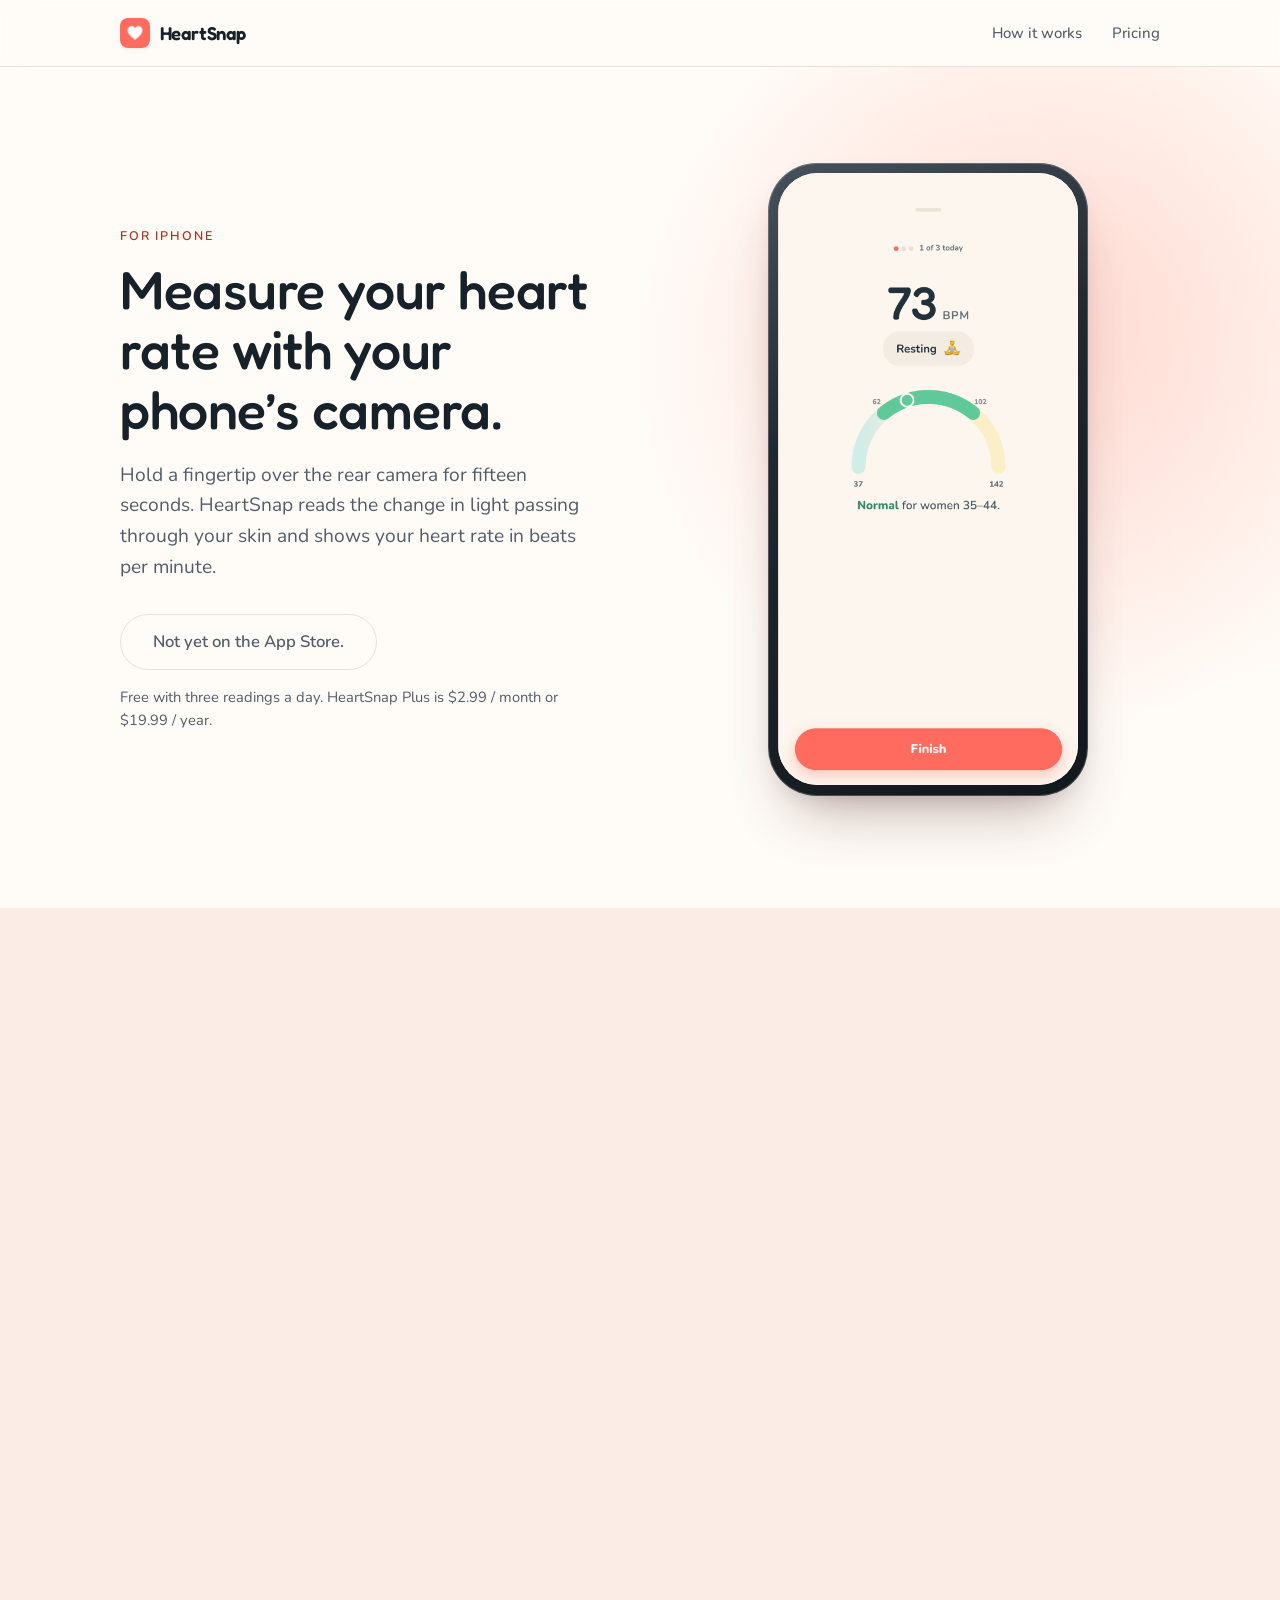
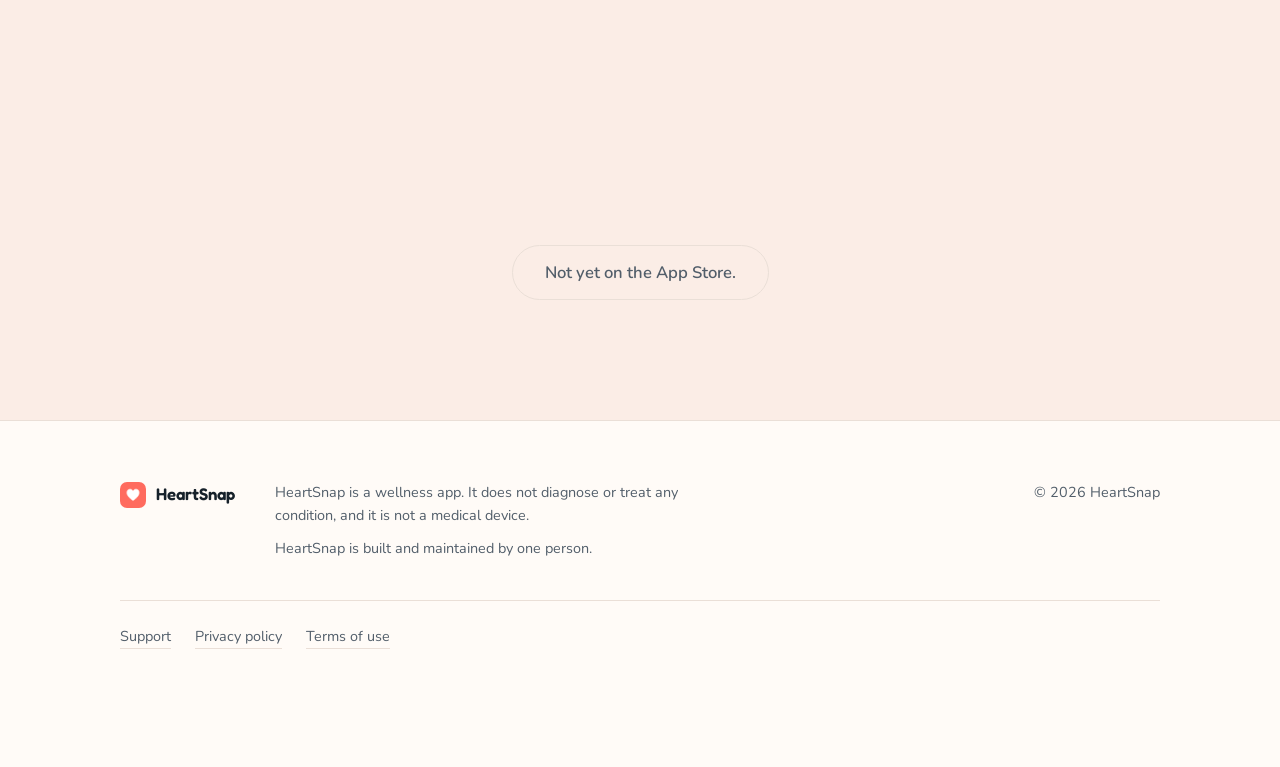
==== commit addcdfc1: "feat: the root redirects to /heartsnap/ GitHub Pages has no server-side redirects, so this is a meta" ====
--- a/index.html
+++ b/index.html
@@ -1,101 +1,37 @@
-<!doctype html>
+<!DOCTYPE html>
 <html lang="en">
-  <head>
-    <meta charset="utf-8" />
-    <meta name="viewport" content="width=device-width,initial-scale=1" />
-    <meta
-      name="description"
-      content="Robert Špan — senior frontend engineer. Maker of HeartSnap, an iOS app that reads your pulse through the phone camera."
-    />
-    <meta name="theme-color" content="#fbfaf9" media="(prefers-color-scheme: light)" />
-    <meta name="theme-color" content="#121011" media="(prefers-color-scheme: dark)" />
-    <title>Robert Špan — Frontend Engineer</title>
-    <link rel="icon" type="image/png" href="img/favicon.png" />
-    <link rel="preconnect" href="https://fonts.googleapis.com" />
-    <link rel="preconnect" href="https://fonts.gstatic.com" crossorigin />
-    <link
-      rel="stylesheet"
-      href="https://fonts.googleapis.com/css2?family=Bricolage+Grotesque:opsz,wght@12..96,600;12..96,700&family=JetBrains+Mono:wght@400;500;600&family=Public+Sans:ital,wght@0,400;0,500;0,600;1,400&display=swap"
-    />
-    <link rel="stylesheet" href="styles.css" />
-  </head>
-
-  <body>
-    <header class="hero">
-      <p class="eyebrow">Senior frontend engineer · Turtl</p>
-      <h1>Robert Špan</h1>
-      <p class="lead">
-        I work mostly in Angular and TypeScript. I also built HeartSnap, an iOS app that
-        measures your heart rate using the phone's camera.
-      </p>
-    </header>
-
-    <main id="main">
-      <section id="heartsnap" aria-labelledby="heartsnap-heading">
-        <p class="eyebrow">Shipped &middot; iOS</p>
-        <h2 id="heartsnap-heading">HeartSnap</h2>
-
-        <p>
-          An iOS app that measures your heart rate with the phone&rsquo;s camera. Put a
-          fingertip over the camera and flash, and hold still. Each heartbeat changes how
-          much light passes through your skin, and HeartSnap reads it for fifteen seconds.
-        </p>
-        <p>
-          Readings stay on your device and in your own private iCloud. No account, no
-          sign-up.
-        </p>
-
-        <ul class="routes">
-          <li>
-            <a class="route" href="heartsnap/">HeartSnap<span>What it does, and what it costs</span></a>
-          </li>
-          <li>
-            <a class="route" href="heartsnap/support/">Support<span>Help and contact</span></a>
-          </li>
-        </ul>
-      </section>
-
-
-      <section id="contact" aria-labelledby="contact-heading">
-        <h2 id="contact-heading">Contact</h2>
-        <p>
-          For HeartSnap, start with the <a href="heartsnap/support/">support page</a>. For
-          anything else, email.
-        </p>
-        <ul class="contact-list">
-          <li>
-            <span class="k">Email</span>
-            <a href="mailto:contact@robispan.eu">contact@robispan.eu</a>
-          </li>
-          <li>
-            <span class="k">LinkedIn</span>
-            <a href="https://www.linkedin.com/in/robert-špan/" target="_blank" rel="noopener"
-              >linkedin.com/in/robert-špan</a
-            >
-          </li>
-          <li>
-            <span class="k">GitHub</span>
-            <a href="https://github.com/robispan" target="_blank" rel="noopener"
-              >github.com/robispan</a
-            >
-          </li>
-        </ul>
-      </section>
-    </main>
-
-    <footer>
-      <p>© 2026 Robert Špan</p>
-      <p>
-        <a href="heartsnap/">HeartSnap</a> ·
-        <a href="heartsnap/support/">Support</a> ·
-        <a href="heartsnap/privacy/">Privacy policy</a> ·
-        <a href="heartsnap/terms/">Terms of use</a>
-      </p>
-      <p>
-        HeartSnap is a wellness app and is not a medical device. It does not diagnose, treat,
-        cure, or prevent any condition.
-      </p>
-    </footer>
-
-  </body>
+<head>
+<meta charset="utf-8">
+<meta name="viewport" content="width=device-width, initial-scale=1">
+<title>HeartSnap</title>
+<meta http-equiv="refresh" content="0; url=/heartsnap/">
+<link rel="canonical" href="https://www.robispan.eu/heartsnap/">
+<meta name="robots" content="noindex">
+<link rel="icon" href="/heartsnap/assets/app-icon.png" type="image/png">
+<style>
+  /* Self-contained: this page should paint correctly in the instant before the
+     refresh fires, and remain usable for anyone whose browser ignores it. */
+  :root { color-scheme: light dark; --bg: #FFFBF7; --ink: #16212A; --coral: #B02E20; }
+  @media (prefers-color-scheme: dark) {
+    :root { --bg: #101418; --ink: #F3EEE9; --coral: #FF8E7F; }
+  }
+  html, body { height: 100%; }
+  body {
+    margin: 0;
+    display: grid;
+    place-items: center;
+    padding: 2rem;
+    background-color: var(--bg);
+    color: var(--ink);
+    font-family: system-ui, -apple-system, 'Segoe UI', Roboto, Helvetica, Arial, sans-serif;
+    font-size: 1rem;
+    line-height: 1.6;
+    text-align: center;
+  }
+  a { color: var(--coral); }
+</style>
+</head>
+<body>
+<p>This page has moved to <a href="/heartsnap/">robispan.eu/heartsnap</a>.</p>
+</body>
 </html>
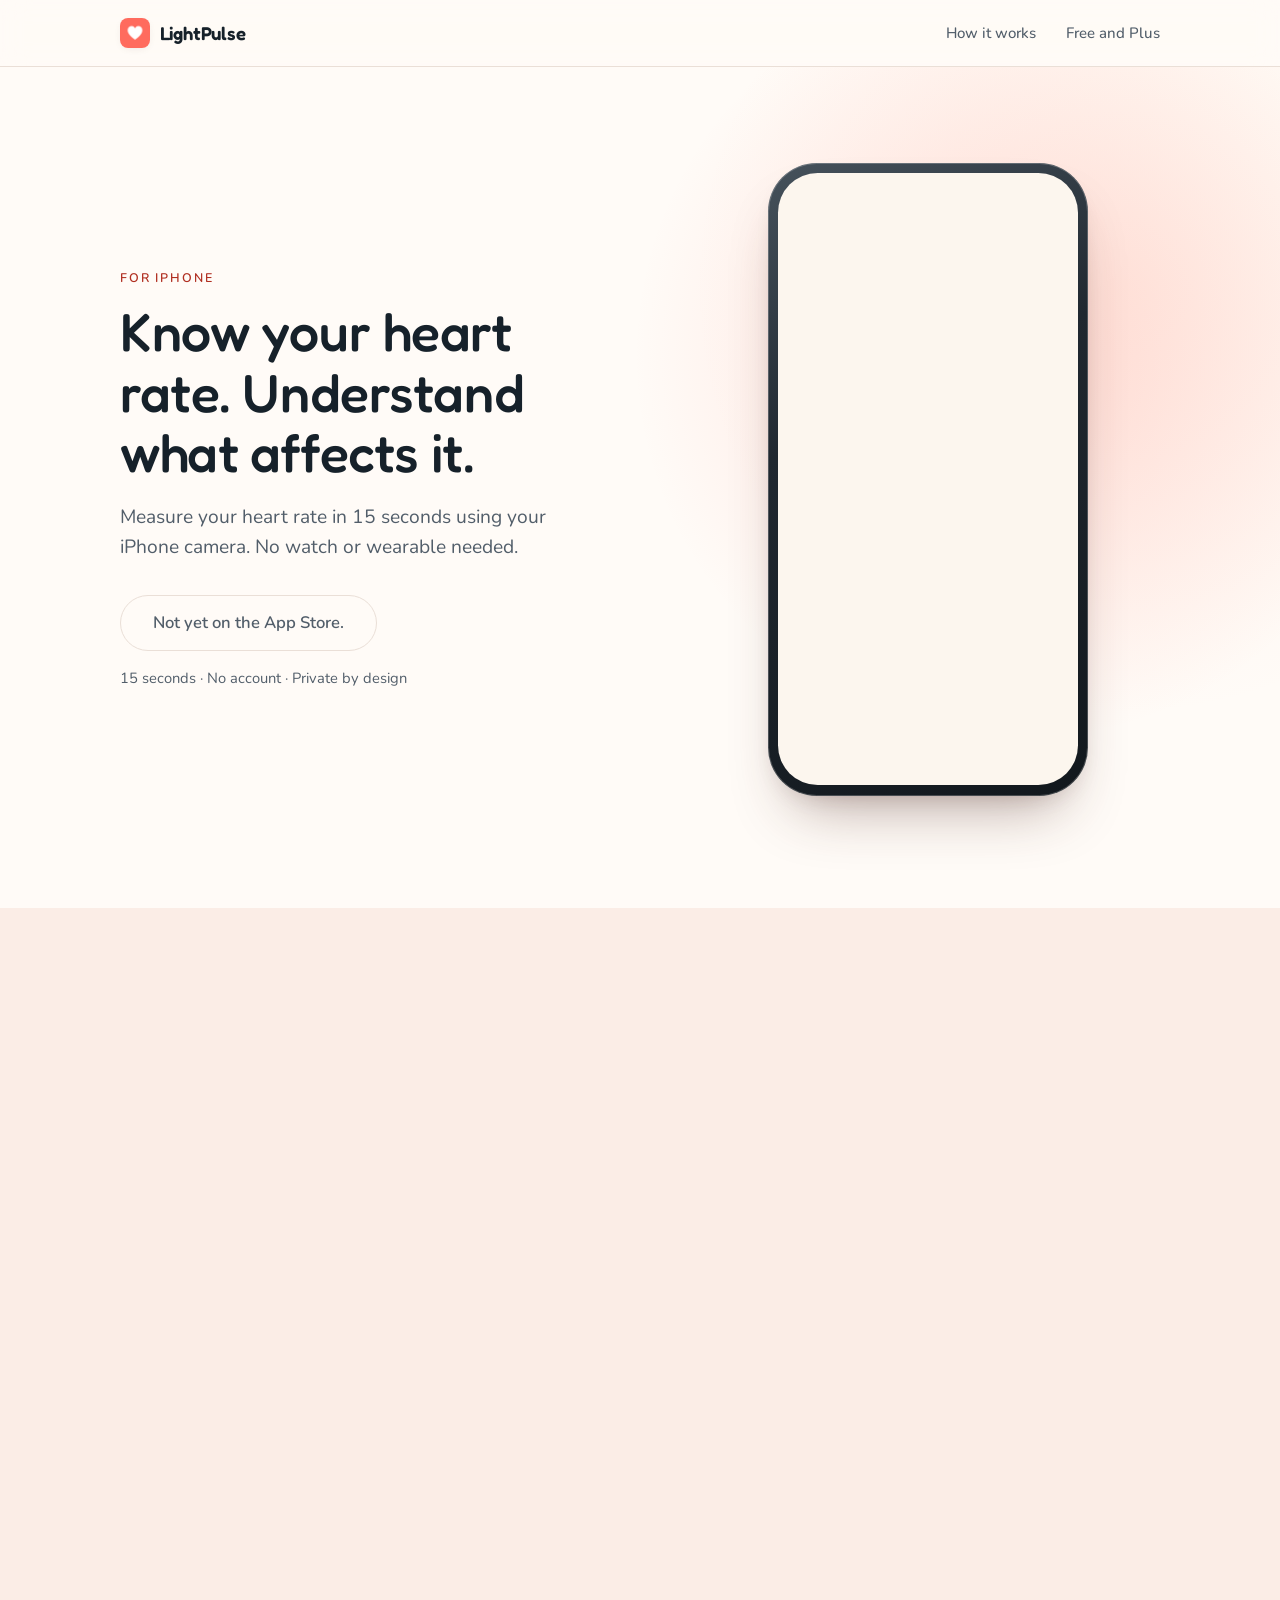
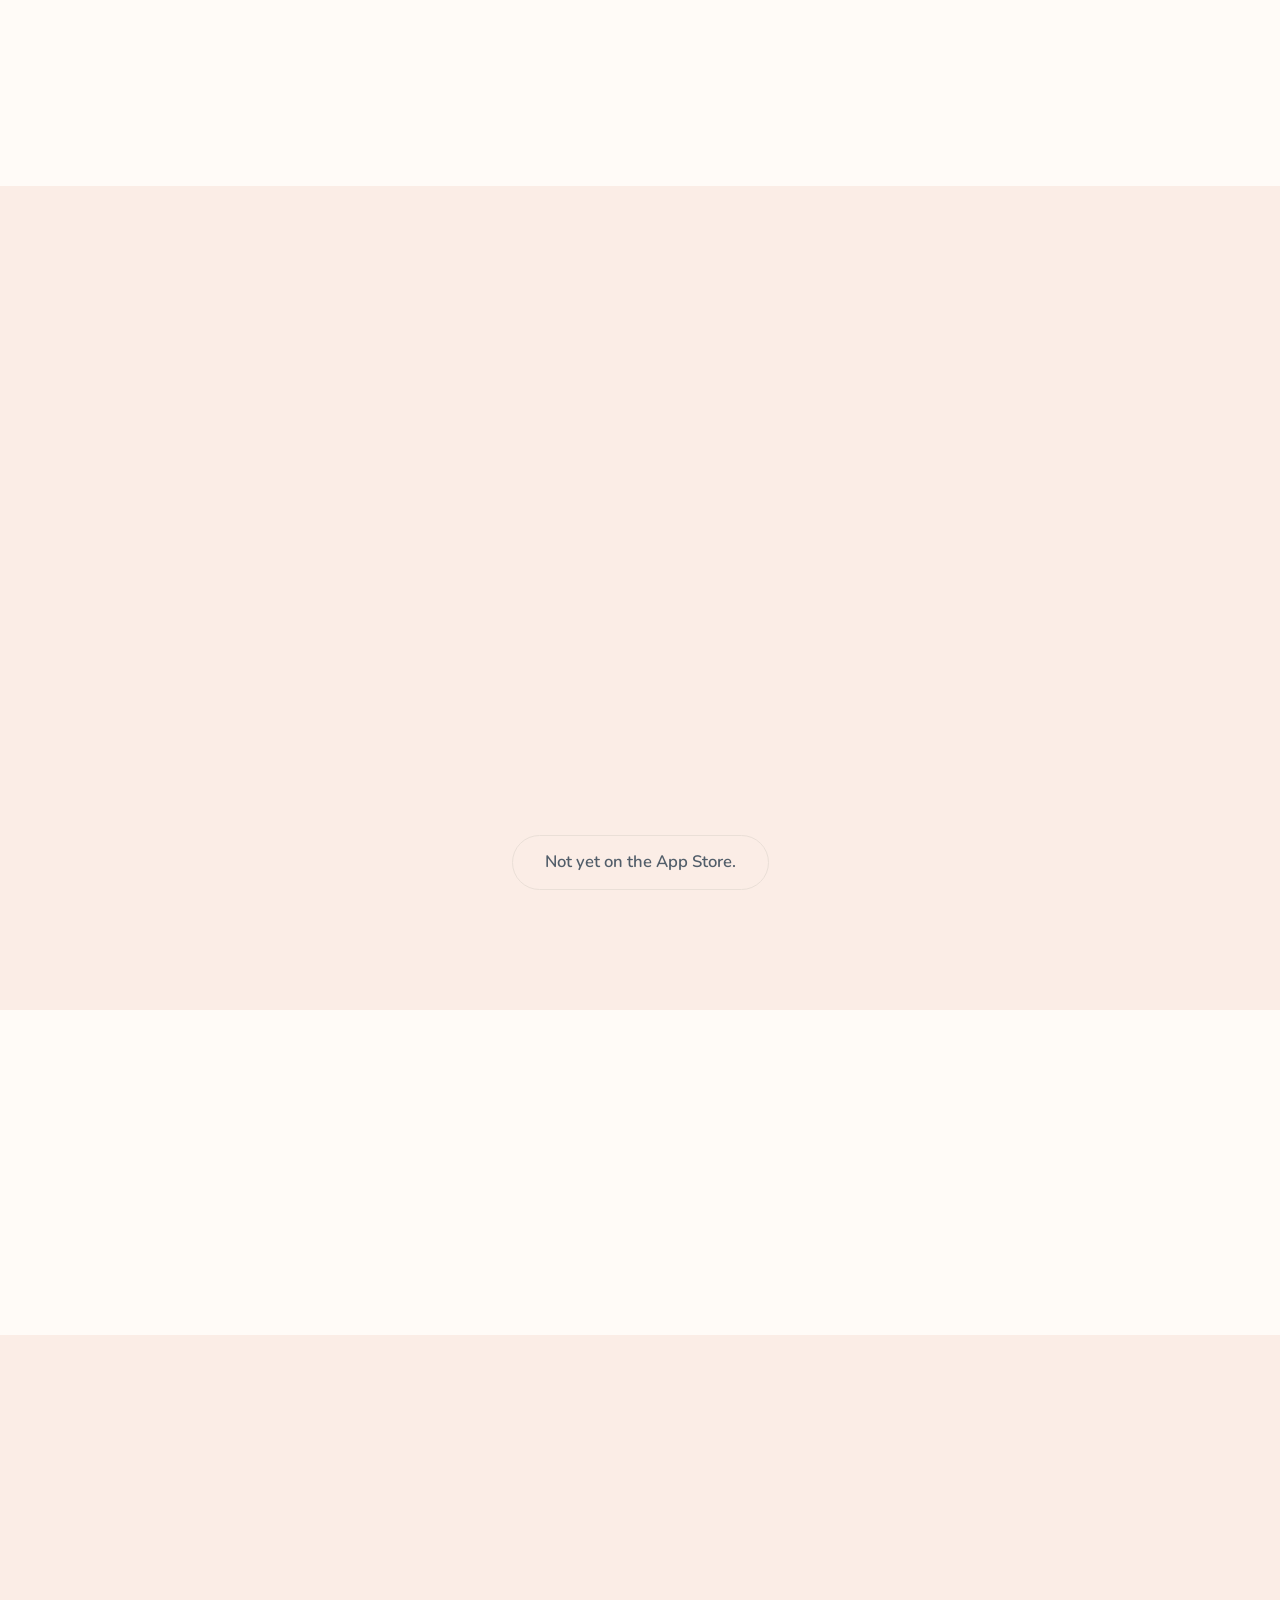
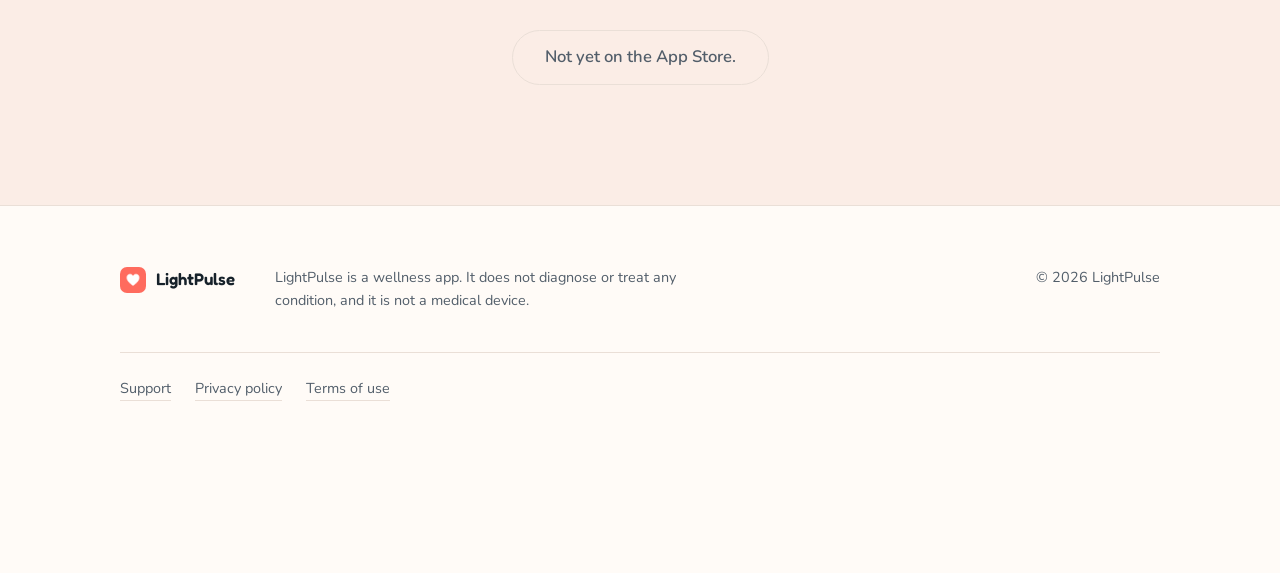
==== commit 028ef2b5: "docs(lightpulse): rename the app pages from HeartSnap to LightPulse The app is renamed LightPulse (1" ====
--- a/index.html
+++ b/index.html
@@ -3,7 +3,7 @@
 <head>
 <meta charset="utf-8">
 <meta name="viewport" content="width=device-width, initial-scale=1">
-<title>HeartSnap</title>
+<title>LightPulse</title>
 <meta http-equiv="refresh" content="0; url=/heartsnap/">
 <link rel="canonical" href="https://www.robispan.eu/heartsnap/">
 <meta name="robots" content="noindex">
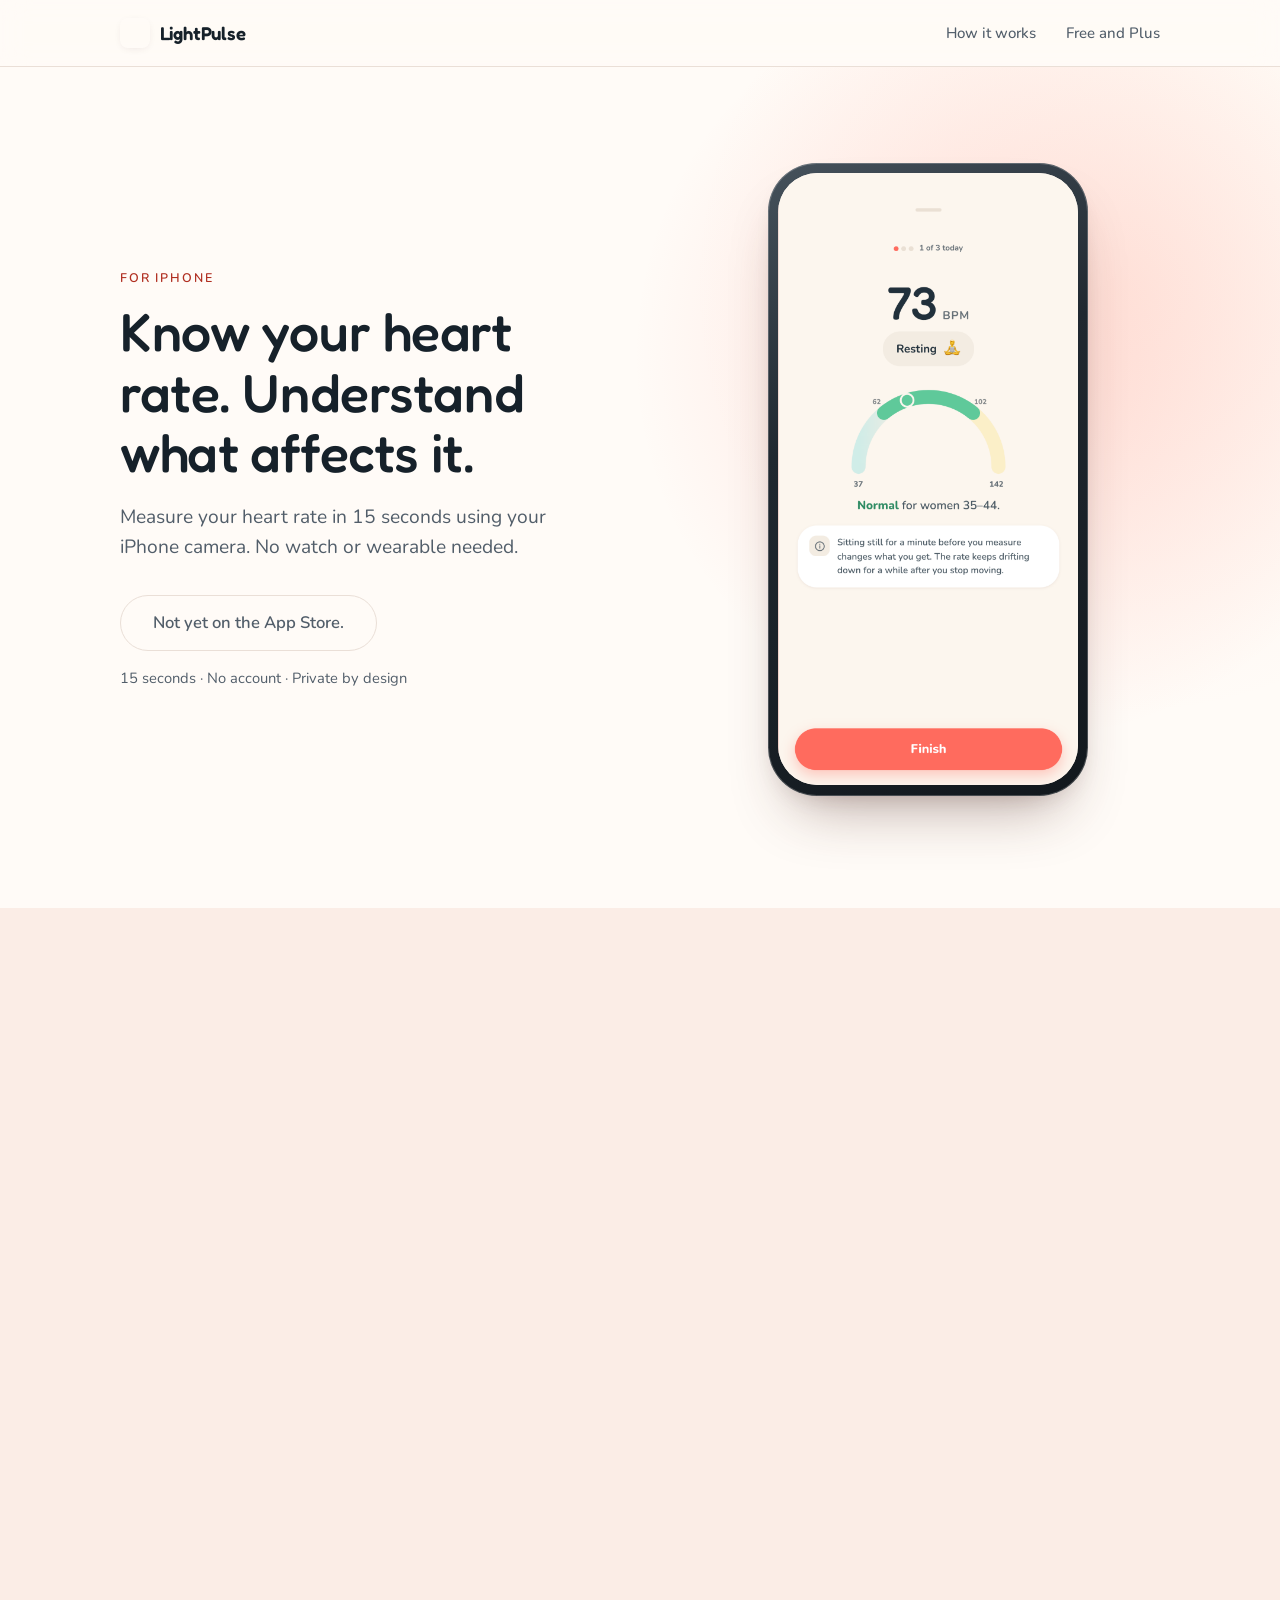
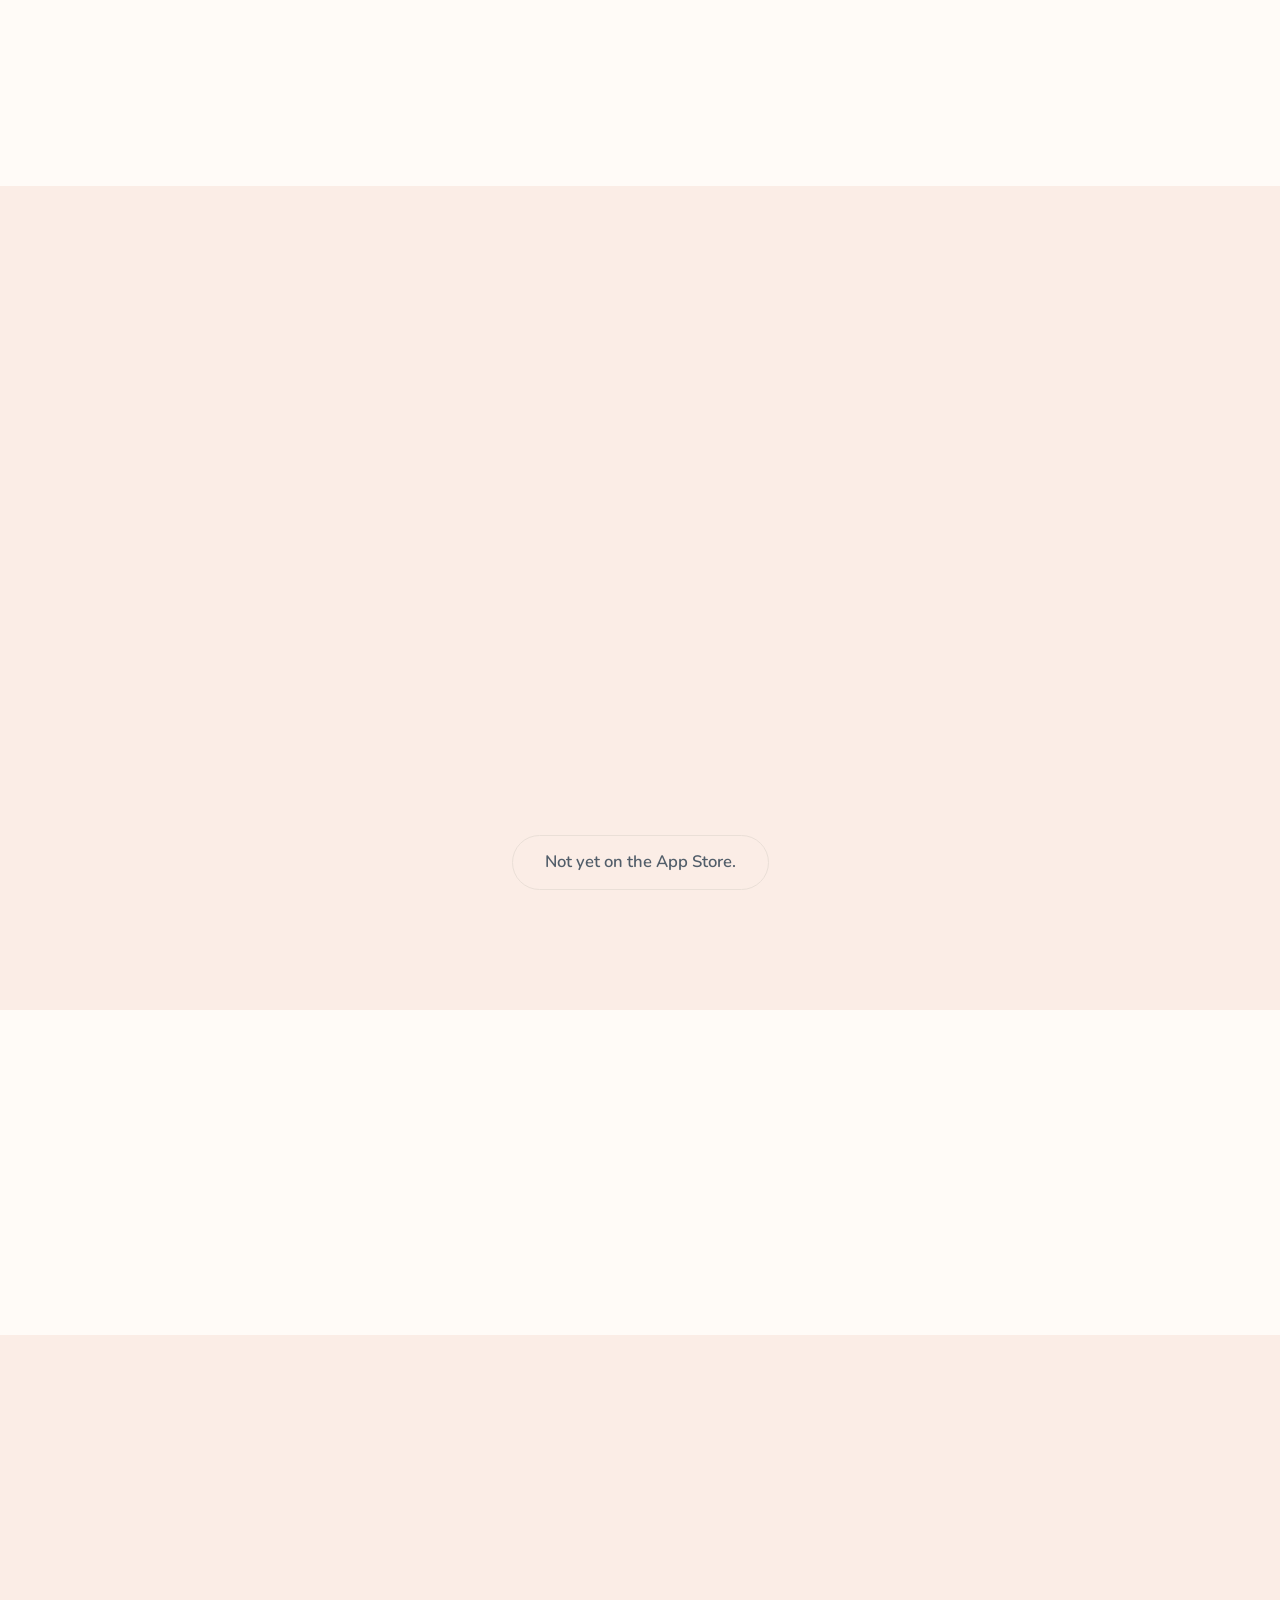
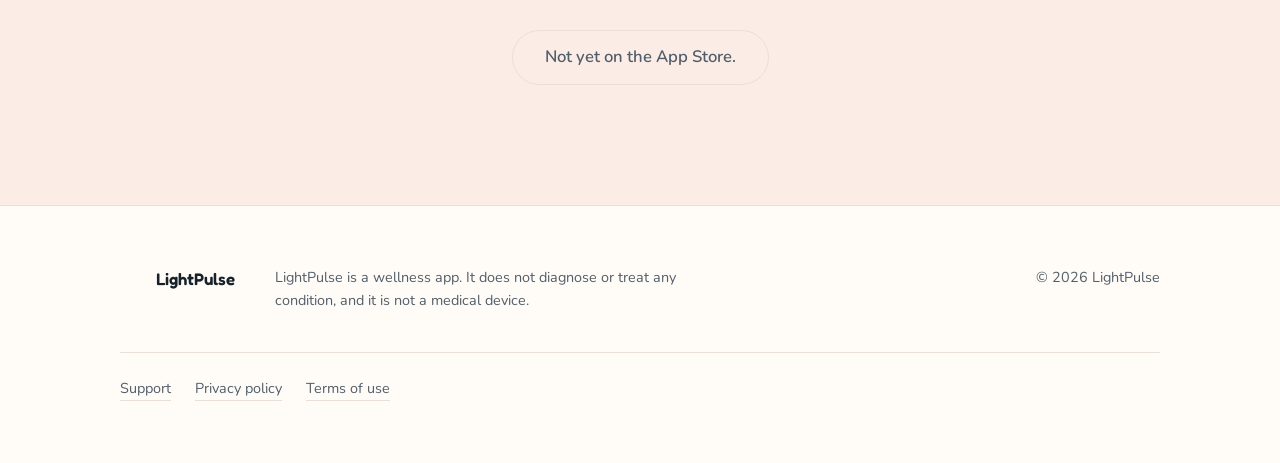
==== commit 331a6ab2: "feat(lightpulse): move the app pages to /lightpulse/, redirect the old paths The app is now LightPul" ====
--- a/index.html
+++ b/index.html
@@ -4,10 +4,10 @@
 <meta charset="utf-8">
 <meta name="viewport" content="width=device-width, initial-scale=1">
 <title>LightPulse</title>
-<meta http-equiv="refresh" content="0; url=/heartsnap/">
-<link rel="canonical" href="https://www.robispan.eu/heartsnap/">
+<meta http-equiv="refresh" content="0; url=/lightpulse/">
+<link rel="canonical" href="https://www.robispan.eu/lightpulse/">
 <meta name="robots" content="noindex">
-<link rel="icon" href="/heartsnap/assets/app-icon.png" type="image/png">
+<link rel="icon" href="/lightpulse/assets/app-icon.png" type="image/png">
 <style>
   /* Self-contained: this page should paint correctly in the instant before the
      refresh fires, and remain usable for anyone whose browser ignores it. */
@@ -32,6 +32,6 @@
 </style>
 </head>
 <body>
-<p>This page has moved to <a href="/heartsnap/">robispan.eu/heartsnap</a>.</p>
+<p>This page has moved to <a href="/lightpulse/">robispan.eu/lightpulse</a>.</p>
 </body>
 </html>
